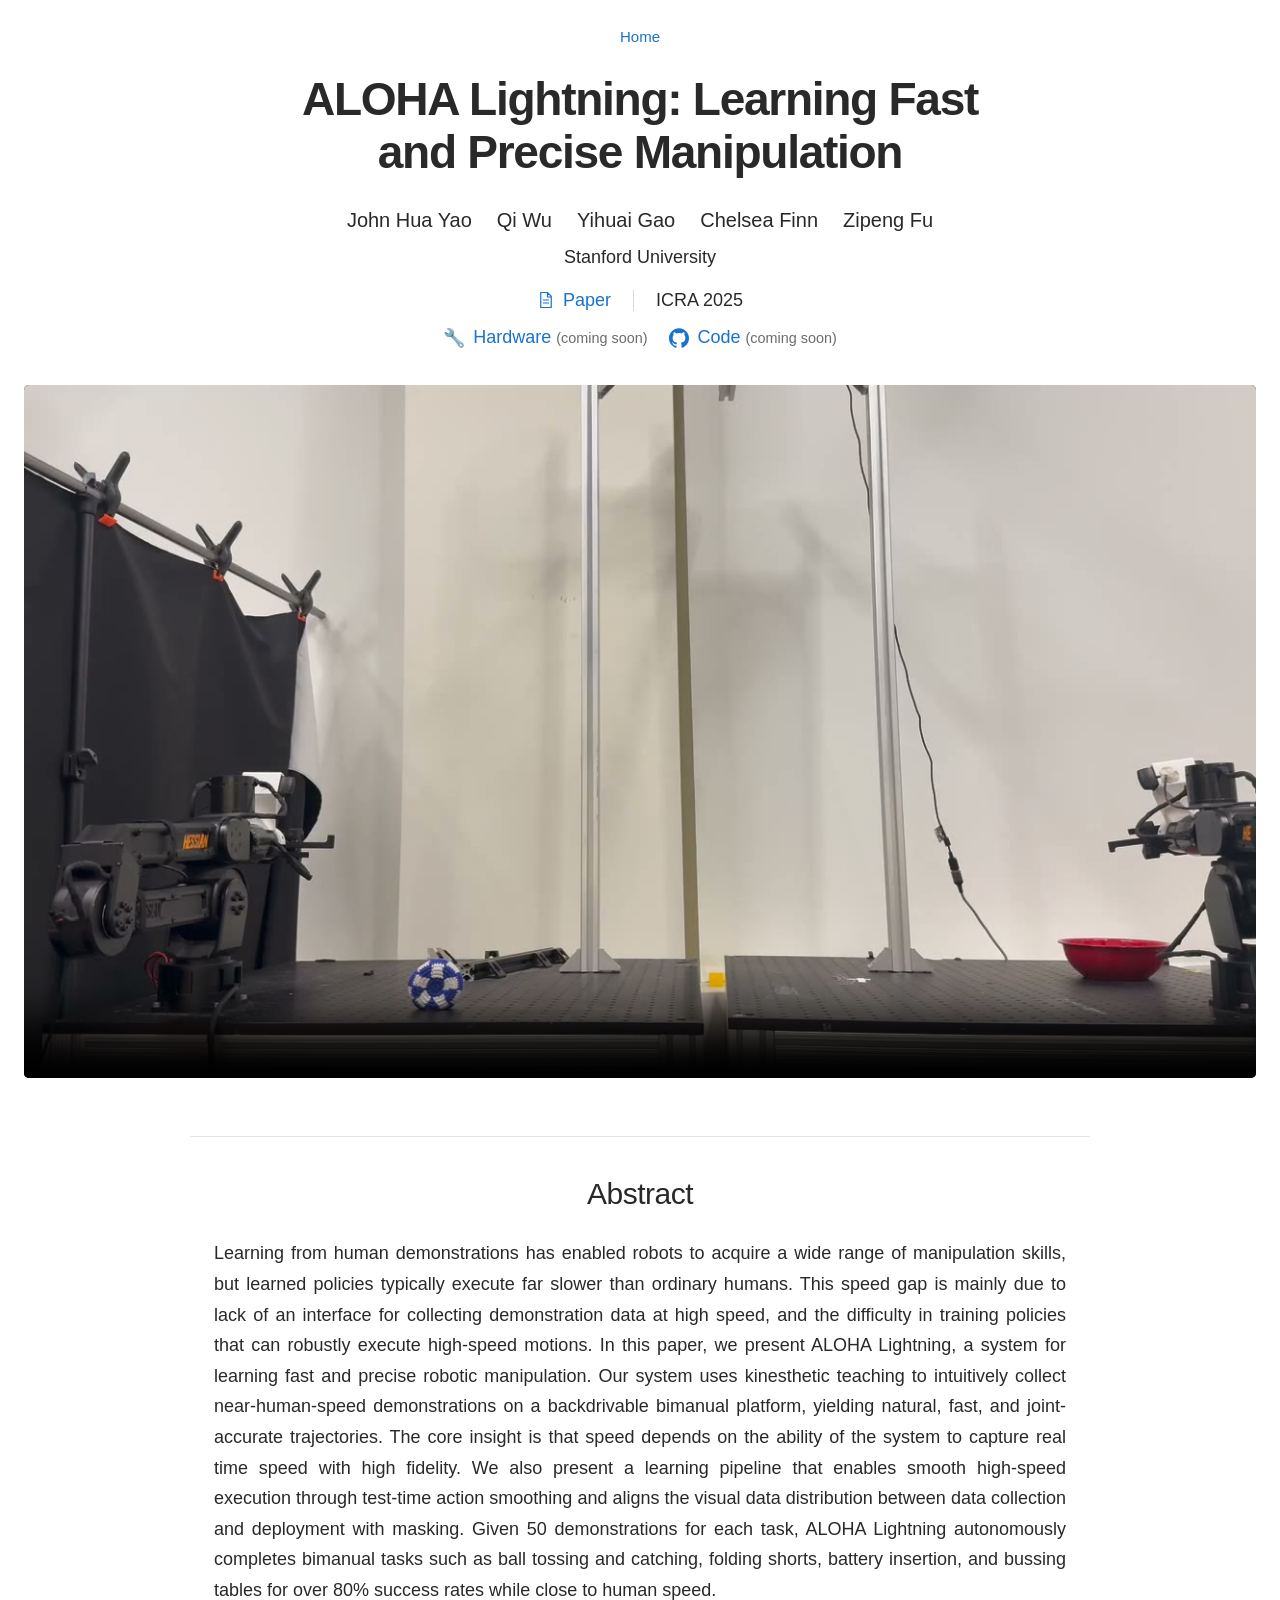
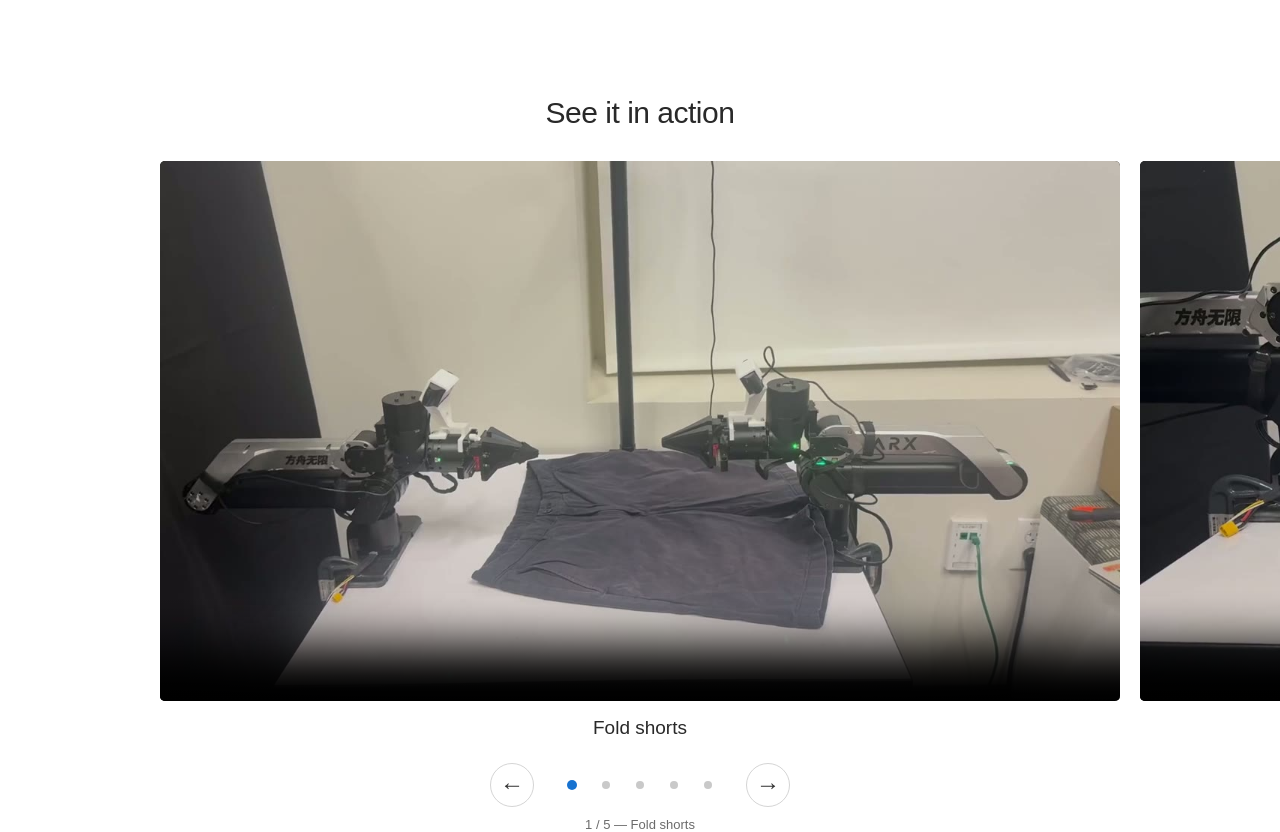
==== aloha-lightning/index.html @ f409db22 "videos" ====
<!DOCTYPE html>
<html lang="en">
<head>
  <meta charset="utf-8">
  <meta name="viewport" content="width=device-width, initial-scale=1">
  <meta name="description" content="ALOHA Lightning: Learning Fast and Precise Manipulation. A system for learning near-human-speed bimanual manipulation from demonstrations.">
  <title>ALOHA Lightning: Learning Fast and Precise Manipulation</title>
  <link rel="stylesheet" href="style.css?v=4">
  <script src="carousel.js" defer></script>
</head>
<body>
  <header class="paper-header">
    <a class="home-link" href="/">Home</a>
    <h1>ALOHA Lightning: Learning Fast<br class="desktop-break"> and Precise Manipulation</h1>
    <p class="authors"><span>John Hua Yao</span><span>Qi Wu</span><span>Yihuai Gao</span><span>Chelsea Finn</span><span>Zipeng Fu</span></p>
    <p class="affiliation">Stanford University</p>
    <div class="publication-links">
      <div class="paper-venue">
        <a class="paper-link" href="/static/files/aloha-lightning.pdf">
          <svg viewBox="0 0 24 24" width="18" height="18" fill="none" stroke="currentColor" stroke-width="1.6" aria-hidden="true"><path d="M14 2H5v20h14V7zM14 2v6h5M8 12h8M8 16h8"/></svg>
          Paper
        </a>
        <span class="venue">ICRA 2025</span>
      </div>
      <a class="resource-link" role="link" aria-disabled="true">
        <span aria-hidden="true">🔧</span>
        <span>Hardware <span class="coming-soon">(coming soon)</span></span>
      </a>
      <a class="resource-link" role="link" aria-disabled="true">
        <svg viewBox="0 0 24 24" width="20" height="20" fill="currentColor" aria-hidden="true"><path d="M12 .297C5.37.297 0 5.67 0 12.297c0 5.303 3.438 9.8 8.205 11.385.6.113.82-.258.82-.577 0-.285-.01-1.04-.015-2.04-3.338.724-4.043-1.61-4.043-1.61-.546-1.387-1.333-1.756-1.333-1.756-1.09-.745.083-.729.083-.729 1.205.084 1.838 1.237 1.838 1.237 1.07 1.835 2.809 1.305 3.495.998.108-.776.418-1.305.762-1.605-2.665-.305-5.467-1.334-5.467-5.931 0-1.31.469-2.381 1.236-3.221-.124-.303-.536-1.524.117-3.176 0 0 1.008-.322 3.301 1.23a11.52 11.52 0 0 1 3.003-.404c1.02.005 2.047.138 3.003.404 2.291-1.552 3.297-1.23 3.297-1.23.655 1.652.243 2.873.12 3.176.77.84 1.235 1.911 1.235 3.221 0 4.609-2.807 5.624-5.479 5.921.43.372.823 1.102.823 2.222 0 1.606-.015 2.898-.015 3.293 0 .322.216.694.825.576C20.565 22.092 24 17.592 24 12.297c0-6.627-5.373-12-12-12"/></svg>
        <span>Code <span class="coming-soon">(coming soon)</span></span>
      </a>
    </div>
  </header>

  <main>
    <section class="hero" aria-label="ALOHA Lightning overview video">
      <video id="hero-video" autoplay muted loop playsinline controls preload="auto" poster="/static/images/aloha-lightning/three.jpg" aria-label="ALOHA Lightning overview">
        <source src="/static/videos/aloha-lightning/three.mp4" type="video/mp4">
        Your browser does not support embedded video. <a href="/static/videos/aloha-lightning/three.mp4">Download the overview video.</a>
      </video>
    </section>

    <section class="abstract" aria-labelledby="abstract-title">
      <h2 id="abstract-title">Abstract</h2>
      <p>Learning from human demonstrations has enabled robots to acquire a wide range of manipulation skills, but learned policies typically execute far slower than ordinary humans. This speed gap is mainly due to lack of an interface for collecting demonstration data at high speed, and the difficulty in training policies that can robustly execute high-speed motions. In this paper, we present ALOHA Lightning, a system for learning fast and precise robotic manipulation. Our system uses kinesthetic teaching to intuitively collect near-human-speed demonstrations on a backdrivable bimanual platform, yielding natural, fast, and joint-accurate trajectories. The core insight is that speed depends on the ability of the system to capture real time speed with high fidelity. We also present a learning pipeline that enables smooth high-speed execution through test-time action smoothing and aligns the visual data distribution between data collection and deployment with masking. Given 50 demonstrations for each task, ALOHA Lightning autonomously completes bimanual tasks such as ball tossing and catching, folding shorts, battery insertion, and bussing tables for over 80% success rates while close to human speed.</p>
    </section>

    <section class="demonstrations" aria-labelledby="demonstrations-title">
      <h2 id="demonstrations-title">See it in action</h2>
      <div class="carousel" role="region" aria-roledescription="carousel" aria-label="Manipulation demonstrations">
        <div class="carousel-track" tabindex="0" aria-label="Video slides. Use the left and right arrow keys to browse.">
          <figure class="slide" role="group" aria-roledescription="slide" aria-label="1 of 5: Fold shorts">
            <video muted loop playsinline controls controlslist="noplaybackrate" preload="none" poster="/static/images/aloha-lightning/shorts.jpg?v=2" aria-label="Fold shorts demonstration"><source src="/static/videos/aloha-lightning/shorts.mp4?v=2" type="video/mp4"></video>
            <figcaption>Fold shorts</figcaption>
          </figure>
          <figure class="slide" role="group" aria-roledescription="slide" aria-label="2 of 5: Unstack cups">
            <video muted loop playsinline controls controlslist="noplaybackrate" preload="none" poster="/static/images/aloha-lightning/cups.jpg?v=2" aria-label="Unstack cups demonstration"><source src="/static/videos/aloha-lightning/cups.mp4?v=2" type="video/mp4"></video>
            <figcaption>Unstack cups</figcaption>
          </figure>
          <figure class="slide" role="group" aria-roledescription="slide" aria-label="3 of 5: Insert battery">
            <video muted loop playsinline controls controlslist="noplaybackrate" preload="none" poster="/static/images/aloha-lightning/battery.jpg?v=2" aria-label="Insert battery demonstration"><source src="/static/videos/aloha-lightning/battery.mp4?v=2" type="video/mp4"></video>
            <figcaption>Insert battery</figcaption>
          </figure>
          <figure class="slide" role="group" aria-roledescription="slide" aria-label="4 of 5: Bus table">
            <video muted loop playsinline controls controlslist="noplaybackrate" preload="none" poster="/static/images/aloha-lightning/table.jpg?v=2" aria-label="Bus table demonstration"><source src="/static/videos/aloha-lightning/table.mp4?v=2" type="video/mp4"></video>
            <figcaption>Bus table</figcaption>
          </figure>
          <figure class="slide" role="group" aria-roledescription="slide" aria-label="5 of 5: Fold shirt">
            <video muted loop playsinline controls controlslist="noplaybackrate" preload="none" poster="/static/images/aloha-lightning/shirt.jpg?v=2" aria-label="Fold shirt demonstration"><source src="/static/videos/aloha-lightning/shirt.mp4?v=2" type="video/mp4"></video>
            <figcaption>Fold shirt</figcaption>
          </figure>
        </div>
        <div class="carousel-controls" hidden>
          <button class="arrow previous" type="button" aria-label="Previous video"><span aria-hidden="true">&#8592;</span></button>
          <div class="dots" aria-label="Choose a demonstration">
            <button type="button" aria-label="Show fold shorts" aria-current="true"></button>
            <button type="button" aria-label="Show unstack cups" aria-current="false"></button>
            <button type="button" aria-label="Show insert battery" aria-current="false"></button>
            <button type="button" aria-label="Show bus table" aria-current="false"></button>
            <button type="button" aria-label="Show fold shirt" aria-current="false"></button>
          </div>
          <button class="arrow next" type="button" aria-label="Next video"><span aria-hidden="true">&#8594;</span></button>
        </div>
        <p class="slide-status" aria-live="polite" aria-atomic="true">1 / 5 &mdash; Fold shorts</p>
      </div>
    </section>

  </main>
</body>
</html>
---- aloha-lightning/style.css ----
:root {
  color-scheme: light;
  font-family: Arial, Helvetica, sans-serif;
  color: #292929;
  background: #fff;
  font-synthesis: none;
}

* { box-sizing: border-box; }
body { margin: 0; }
a { color: #1772d0; text-decoration: none; }
a:hover { text-decoration: underline; }
button { font: inherit; }
:focus-visible { outline: 3px solid #1772d0; outline-offset: 5px; }

.paper-header {
  max-width: 1120px;
  margin: 0 auto;
  padding: 28px 24px 36px;
  text-align: center;
}
.home-link { display: inline-block; font-size: 15px; margin-bottom: 28px; }
h1 {
  margin: 0 0 25px;
  font-size: clamp(30px, 3.6vw, 48px);
  font-weight: 600;
  line-height: 1.16;
  letter-spacing: -1.3px;
}
.authors { display: flex; flex-wrap: wrap; justify-content: center; gap: 8px 25px; margin: 0; font-size: 20px; line-height: 1.5; }
.authors span { white-space: nowrap; }
.affiliation { margin: 12px 0 22px; font-size: 18px; }
.publication-links { display: flex; flex-wrap: wrap; align-items: center; justify-content: center; gap: 16px 22px; font-size: 18px; }
.paper-venue { display: flex; flex-basis: 100%; align-items: center; justify-content: center; gap: 22px; }
.paper-link, .resource-link { display: inline-flex; align-items: center; gap: 8px; white-space: nowrap; }
.resource-link[aria-disabled="true"] { cursor: default; text-decoration: none; }
.coming-soon { color: #6b6b6b; font-size: 0.8em; }
.venue { padding-left: 22px; border-left: 1px solid #d9d9d9; }
.hero { width: min(1440px, calc(100% - 48px)); margin: 0 auto; }
video { display: block; width: 100%; aspect-ratio: 16 / 9; object-fit: contain; background: #111; }
.hero video { border-radius: 5px; }
h2 { margin: 0 0 26px; text-align: center; font-size: 30px; line-height: 1.25; font-weight: 500; letter-spacing: -0.5px; }
.demonstrations { margin: 56px auto 0; max-width: 1280px; }
.carousel-track {
  display: flex;
  gap: 20px;
  overflow-x: auto;
  overscroll-behavior-x: contain;
  scroll-snap-type: x mandatory;
  scrollbar-width: none;
  padding: 4px 12.5% 12px;
}
.carousel-track::-webkit-scrollbar { display: none; }
.slide { flex: 0 0 100%; min-width: 0; margin: 0; scroll-snap-align: center; scroll-snap-stop: always; }
.slide video { border-radius: 5px; }
/* Hide floating badges injected by the Video Speed Controller extension. */
.carousel .vsc-controller { display: none !important; }
figcaption { text-align: center; margin-top: 16px; font-size: 19px; }
.carousel-controls { display: flex; justify-content: center; align-items: center; gap: 22px; margin-top: 12px; }
[hidden] { display: none !important; }
.arrow { width: 44px; height: 44px; border: 1px solid #d5d5d5; border-radius: 50%; color: #333; background: #fff; font-size: 24px; cursor: pointer; }
.arrow:hover { background: #f3f5f7; border-color: #777; }
.dots { display: flex; gap: 2px; }
.dots button { border: 0; background: transparent; width: 32px; height: 44px; padding: 0; cursor: pointer; display: grid; place-items: center; }
.dots button::after { content: ""; width: 8px; height: 8px; border-radius: 50%; background: #c9c9c9; }
.dots button[aria-current="true"]::after { background: #1772d0; transform: scale(1.25); }
.slide-status { text-align: center; color: #6b6b6b; font-size: 13px; margin: 10px 0 0; }
.abstract { max-width: 900px; margin: 58px auto 88px; padding: 38px 24px 0; border-top: 1px solid #e5e5e5; }
.abstract p { margin: 0; font-size: 18px; line-height: 1.7; text-align: justify; }

@media (min-width: 1600px) { .hero { width: min(1600px, calc(100% - 96px)); } }
@media (max-width: 640px) {
  .paper-header { padding: 20px 20px 28px; }
  .home-link { margin-bottom: 24px; }
  h1 { letter-spacing: -0.7px; }
  .desktop-break { display: none; }
  .authors { font-size: 17px; gap: 6px 16px; }
  .affiliation, .publication-links { font-size: 16px; }
  .hero { width: calc(100% - 24px); }
  .demonstrations { margin-top: 36px; }
  h2 { font-size: 26px; margin-bottom: 20px; }
  .carousel-track { padding-inline: 7%; gap: 12px; }
  .carousel-controls { gap: 14px; }
  .abstract { margin: 38px 20px 56px; padding: 30px 0 0; }
  .abstract p { font-size: 16px; text-align: left; }
}
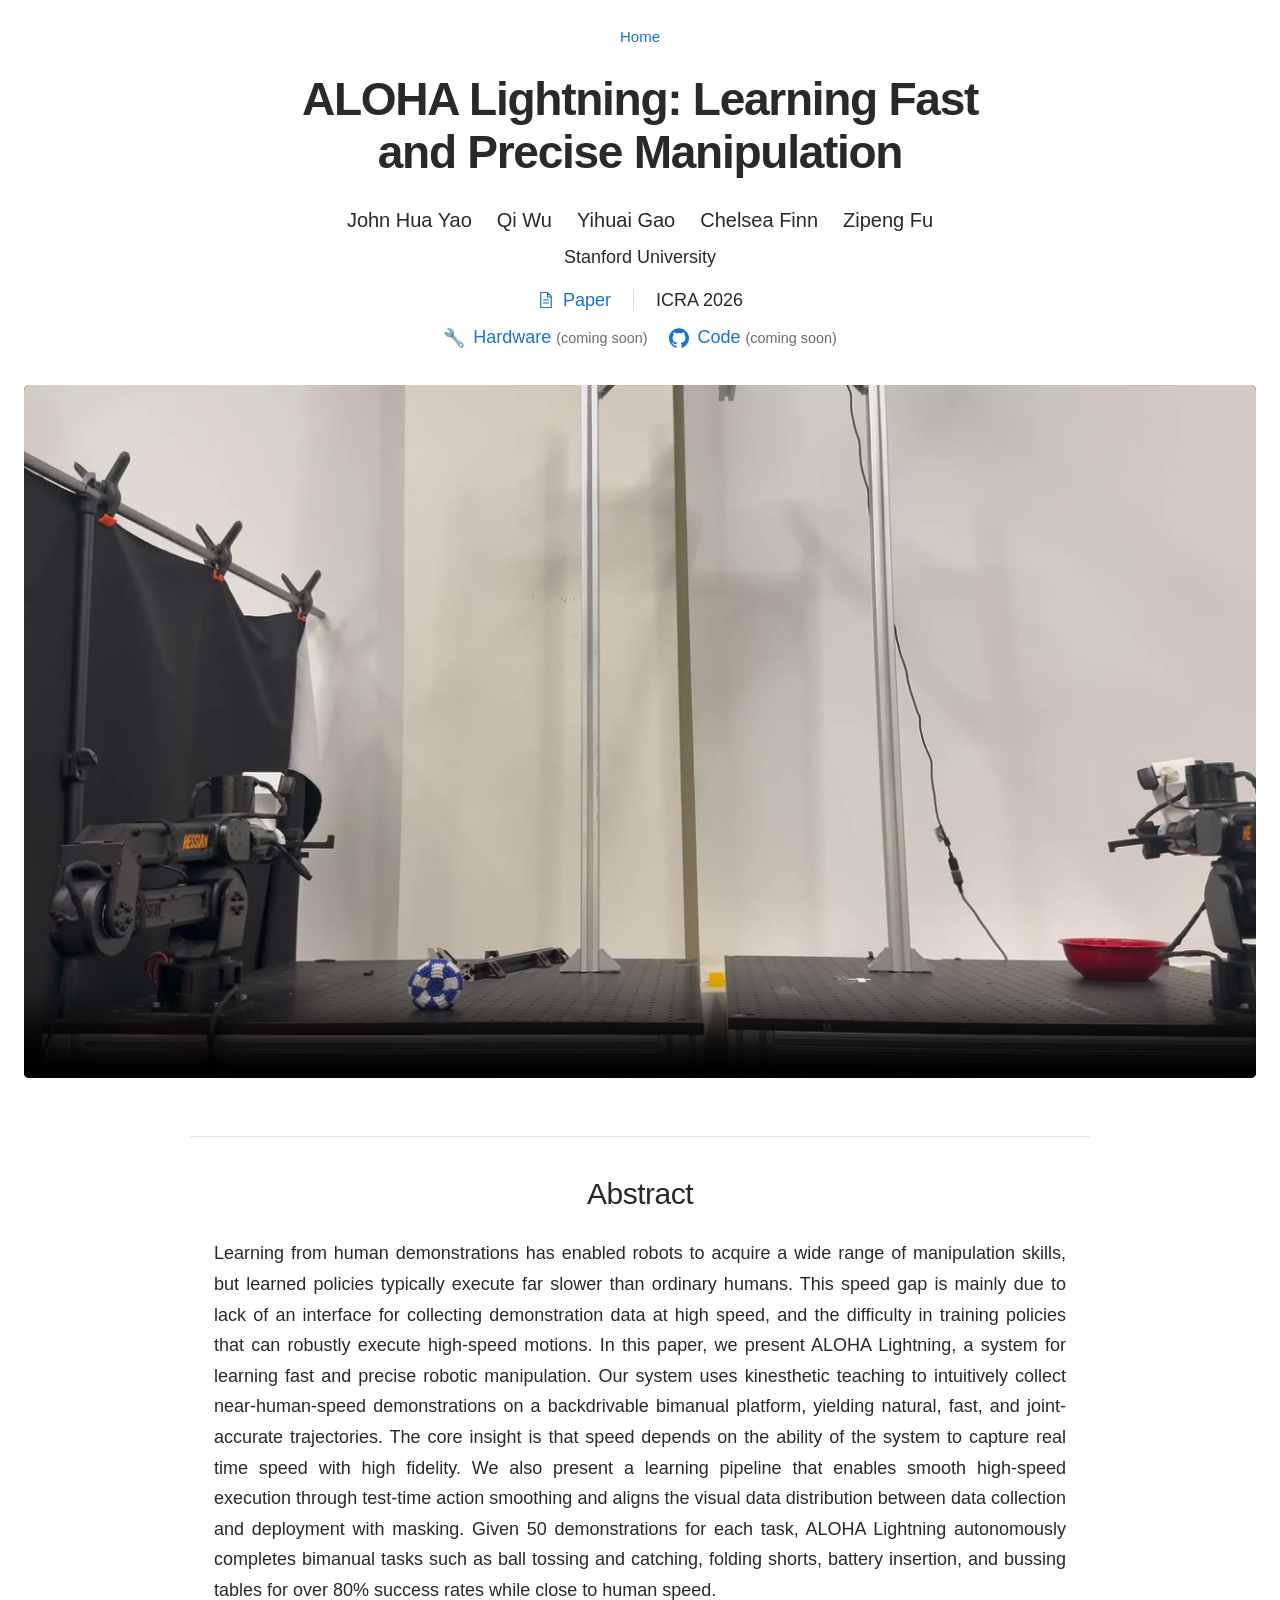
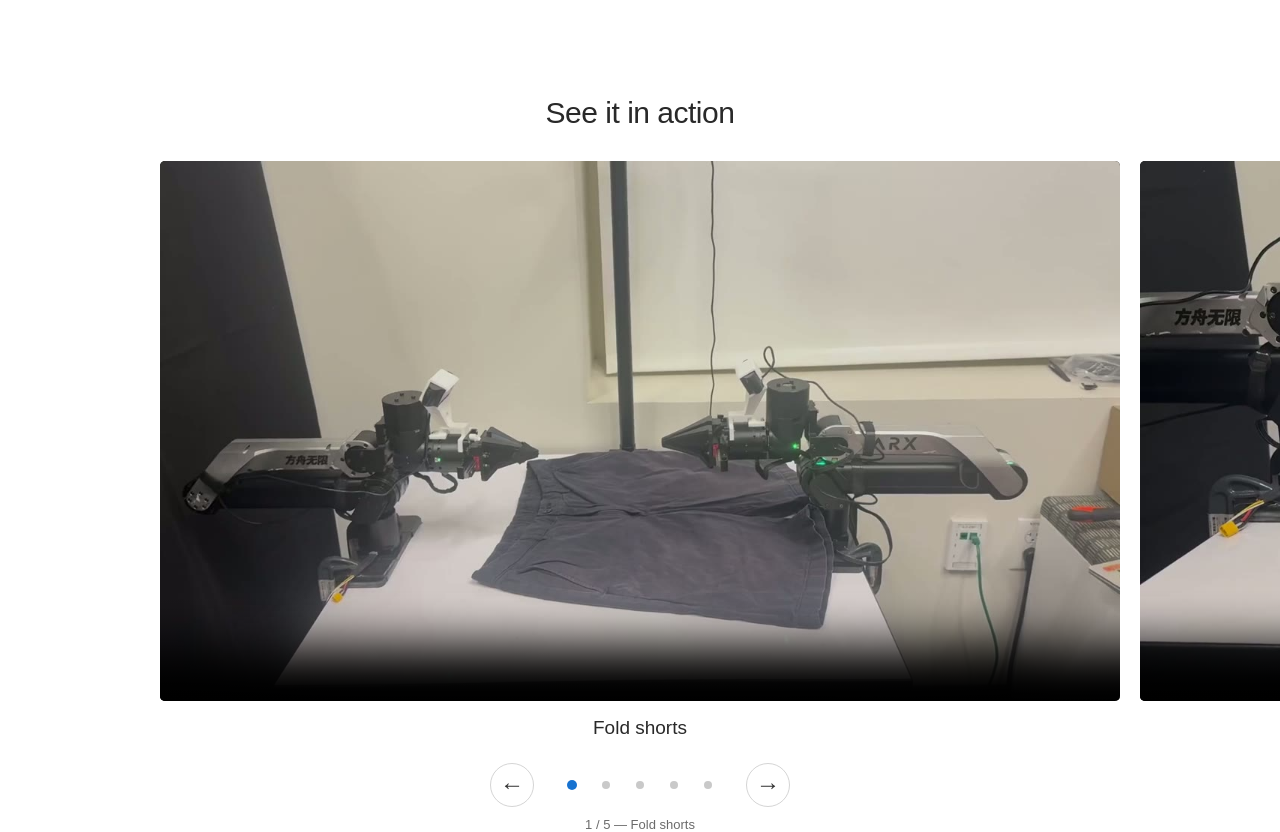
==== commit 166dce9e: "adjust" ====
--- a/aloha-lightning/index.html
+++ b/aloha-lightning/index.html
@@ -20,7 +20,7 @@
           <svg viewBox="0 0 24 24" width="18" height="18" fill="none" stroke="currentColor" stroke-width="1.6" aria-hidden="true"><path d="M14 2H5v20h14V7zM14 2v6h5M8 12h8M8 16h8"/></svg>
           Paper
         </a>
-        <span class="venue">ICRA 2025</span>
+        <span class="venue">ICRA 2026</span>
       </div>
       <a class="resource-link" role="link" aria-disabled="true">
         <span aria-hidden="true">🔧</span>
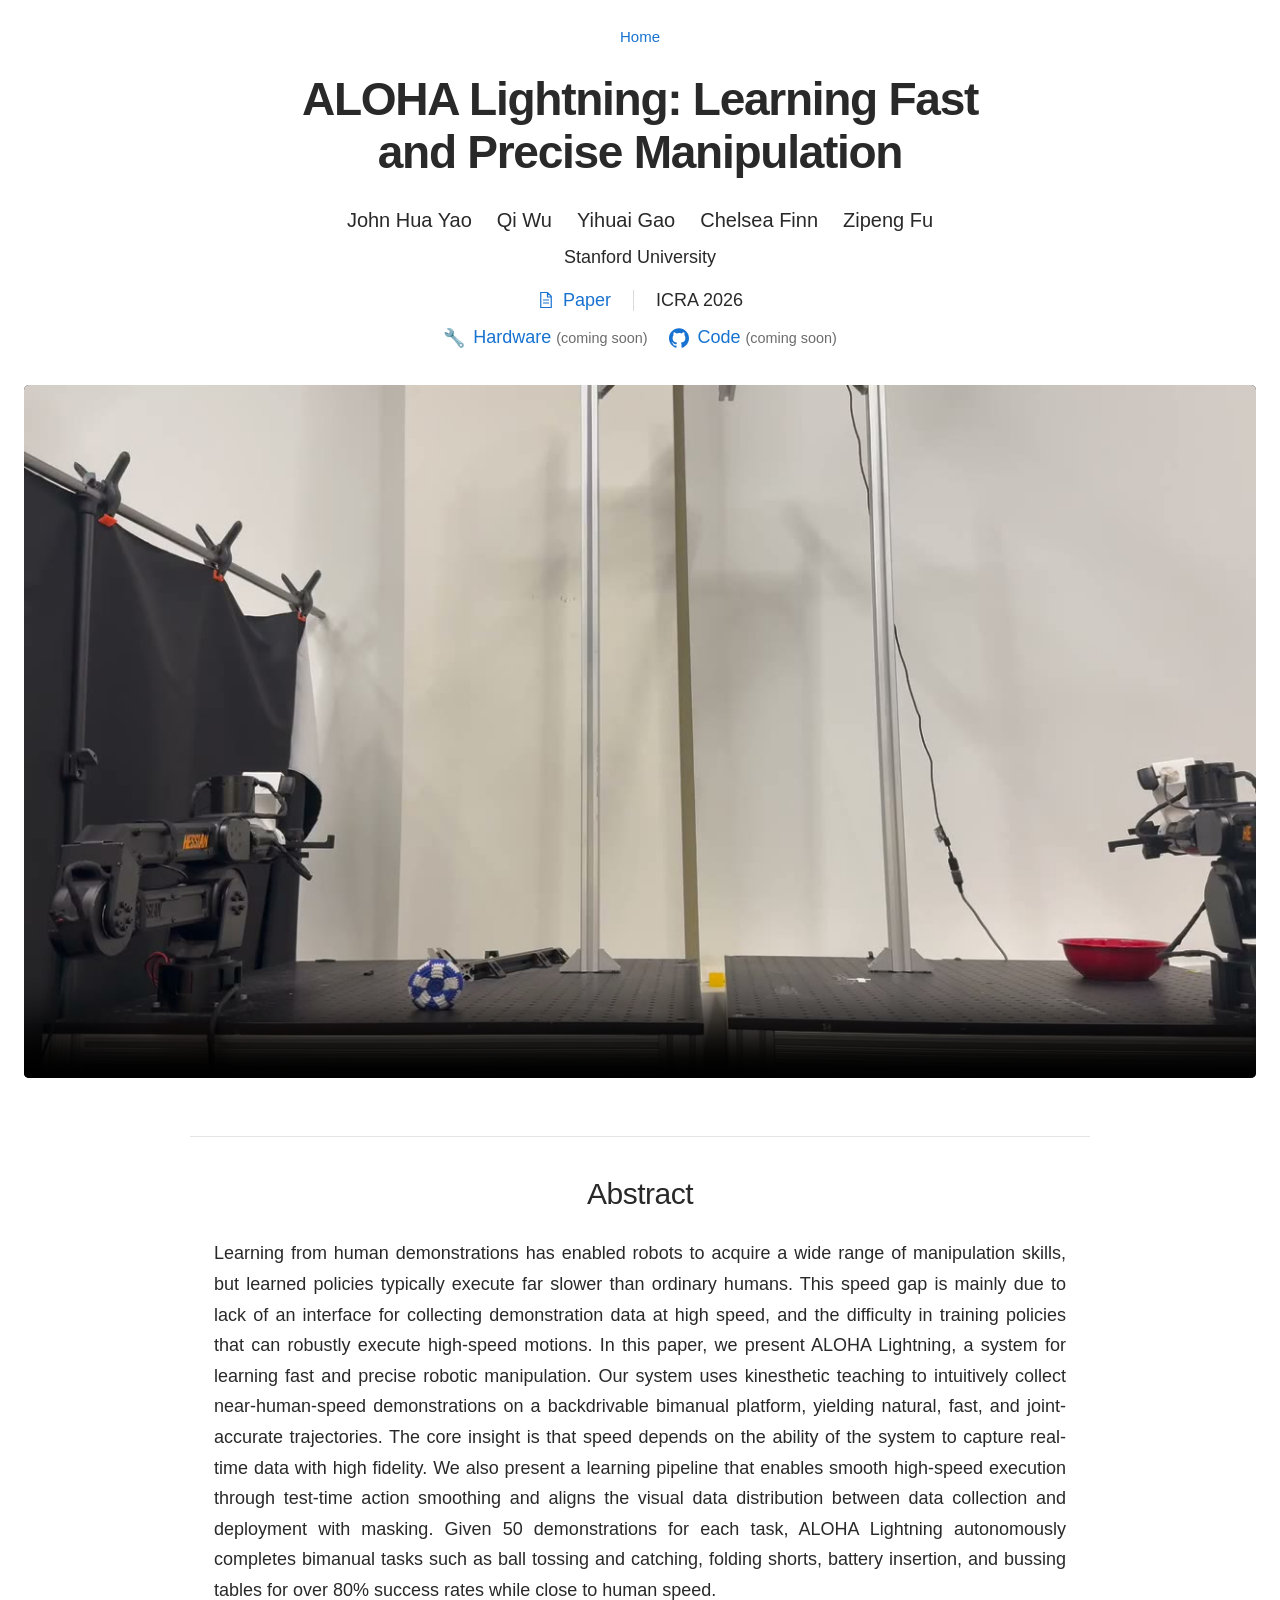
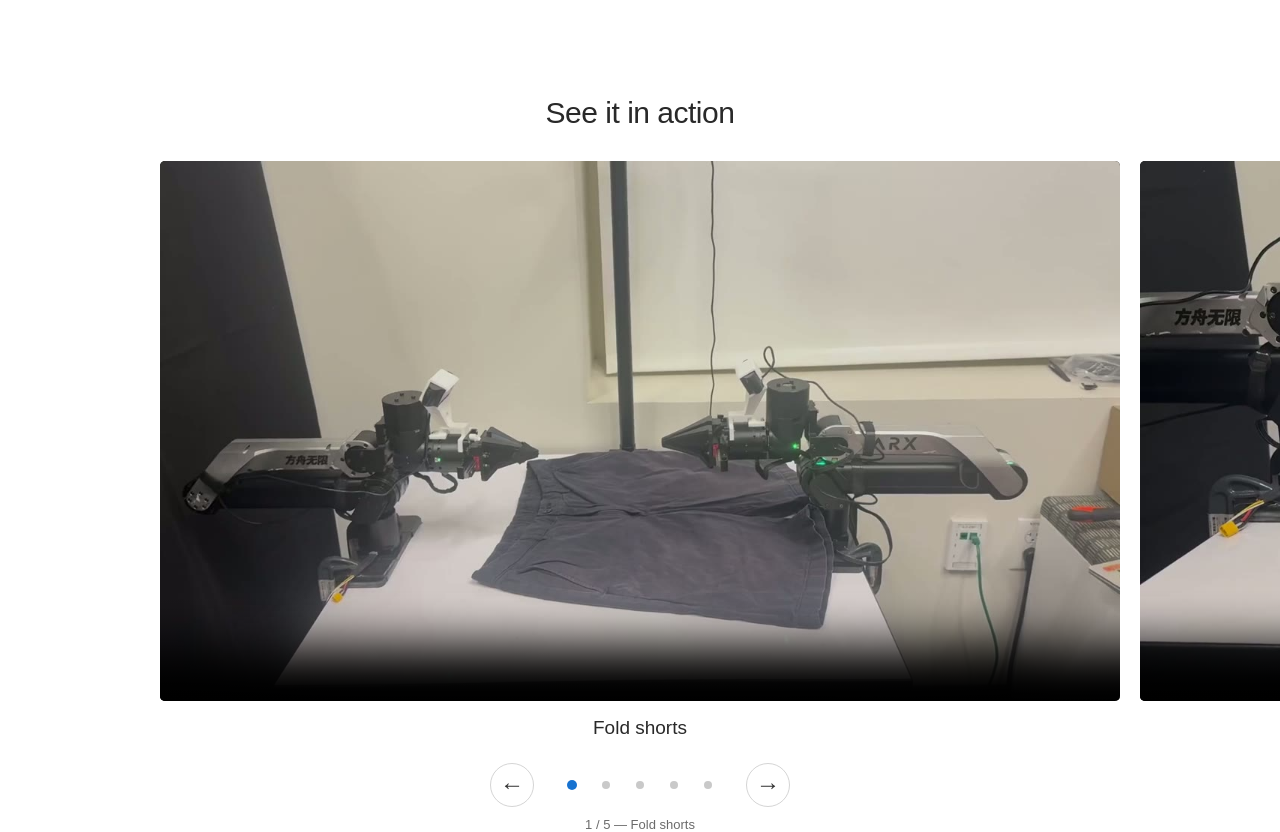
==== commit c24789e9: "update" ====
--- a/aloha-lightning/index.html
+++ b/aloha-lightning/index.html
@@ -43,7 +43,7 @@
 
     <section class="abstract" aria-labelledby="abstract-title">
       <h2 id="abstract-title">Abstract</h2>
-      <p>Learning from human demonstrations has enabled robots to acquire a wide range of manipulation skills, but learned policies typically execute far slower than ordinary humans. This speed gap is mainly due to lack of an interface for collecting demonstration data at high speed, and the difficulty in training policies that can robustly execute high-speed motions. In this paper, we present ALOHA Lightning, a system for learning fast and precise robotic manipulation. Our system uses kinesthetic teaching to intuitively collect near-human-speed demonstrations on a backdrivable bimanual platform, yielding natural, fast, and joint-accurate trajectories. The core insight is that speed depends on the ability of the system to capture real time speed with high fidelity. We also present a learning pipeline that enables smooth high-speed execution through test-time action smoothing and aligns the visual data distribution between data collection and deployment with masking. Given 50 demonstrations for each task, ALOHA Lightning autonomously completes bimanual tasks such as ball tossing and catching, folding shorts, battery insertion, and bussing tables for over 80% success rates while close to human speed.</p>
+      <p>Learning from human demonstrations has enabled robots to acquire a wide range of manipulation skills, but learned policies typically execute far slower than ordinary humans. This speed gap is mainly due to lack of an interface for collecting demonstration data at high speed, and the difficulty in training policies that can robustly execute high-speed motions. In this paper, we present ALOHA Lightning, a system for learning fast and precise robotic manipulation. Our system uses kinesthetic teaching to intuitively collect near-human-speed demonstrations on a backdrivable bimanual platform, yielding natural, fast, and joint-accurate trajectories. The core insight is that speed depends on the ability of the system to capture real-time data with high fidelity. We also present a learning pipeline that enables smooth high-speed execution through test-time action smoothing and aligns the visual data distribution between data collection and deployment with masking. Given 50 demonstrations for each task, ALOHA Lightning autonomously completes bimanual tasks such as ball tossing and catching, folding shorts, battery insertion, and bussing tables for over 80% success rates while close to human speed.</p>
     </section>
 
     <section class="demonstrations" aria-labelledby="demonstrations-title">
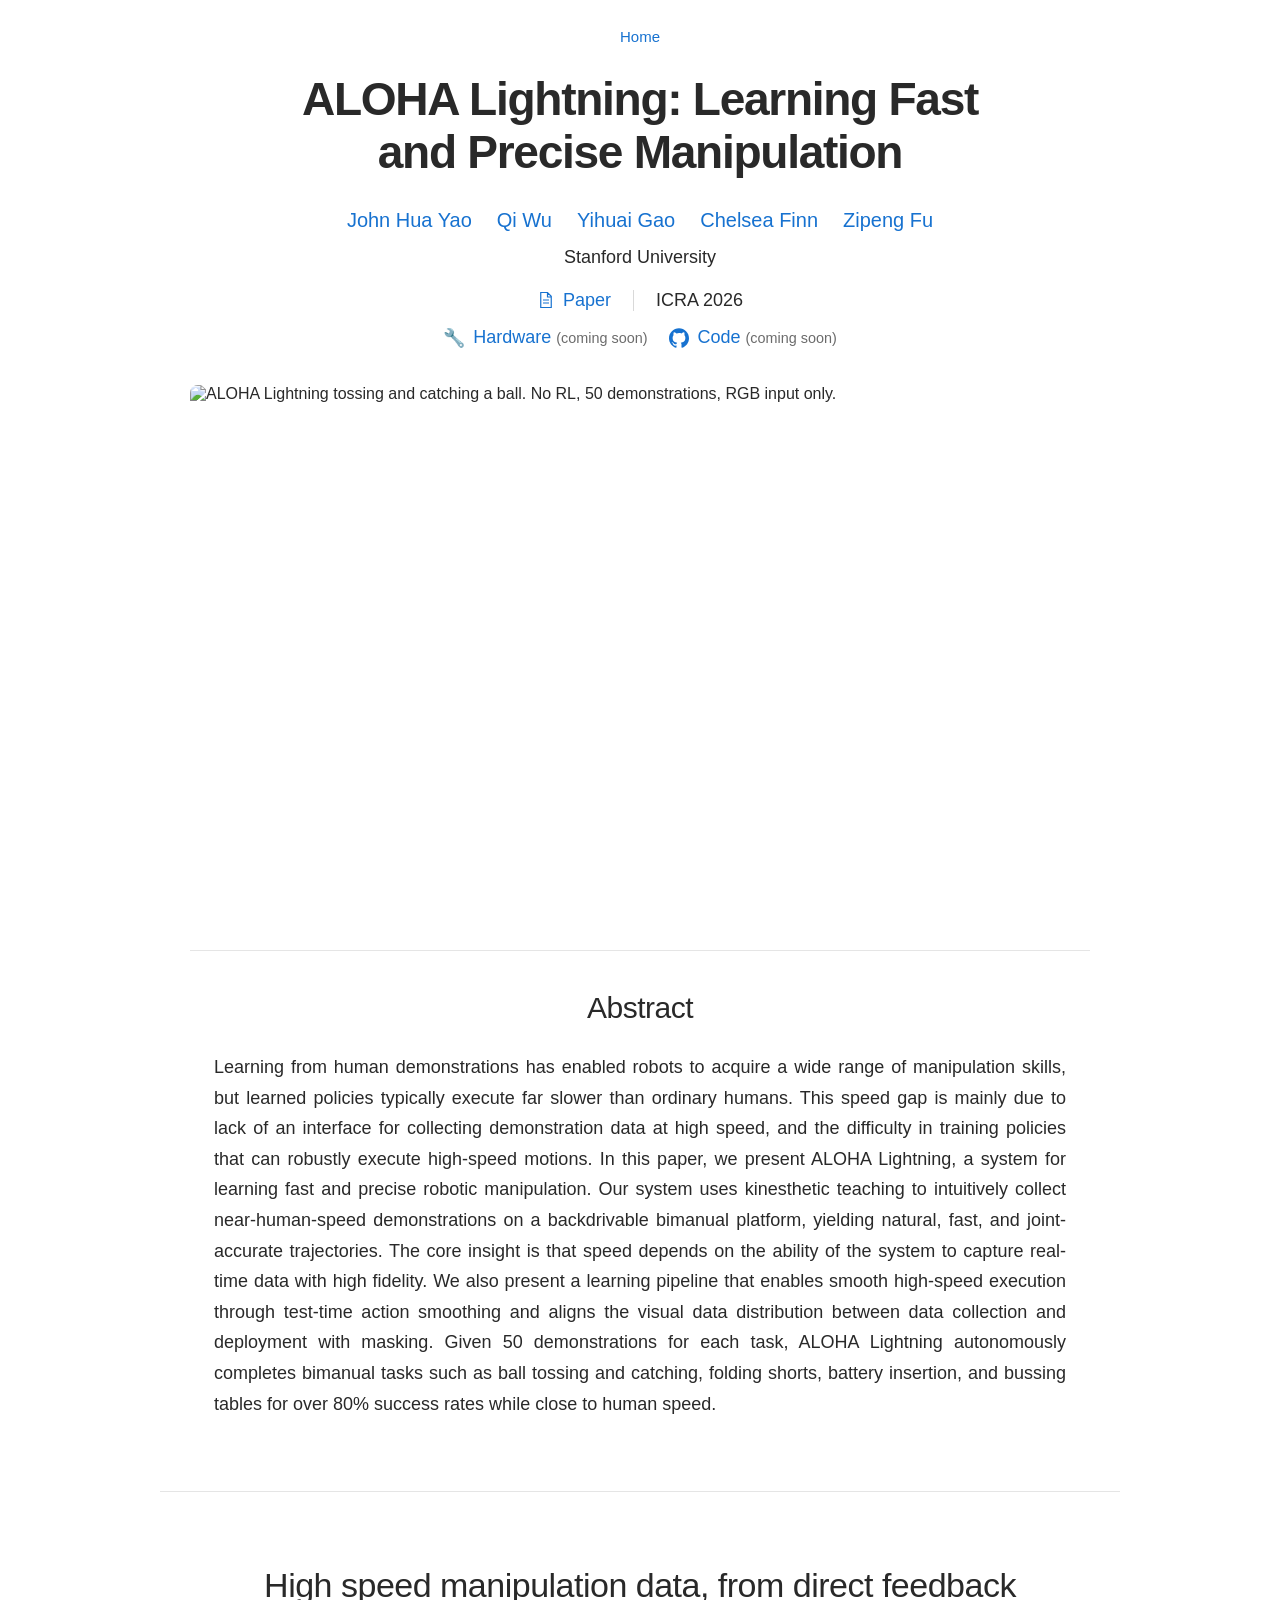
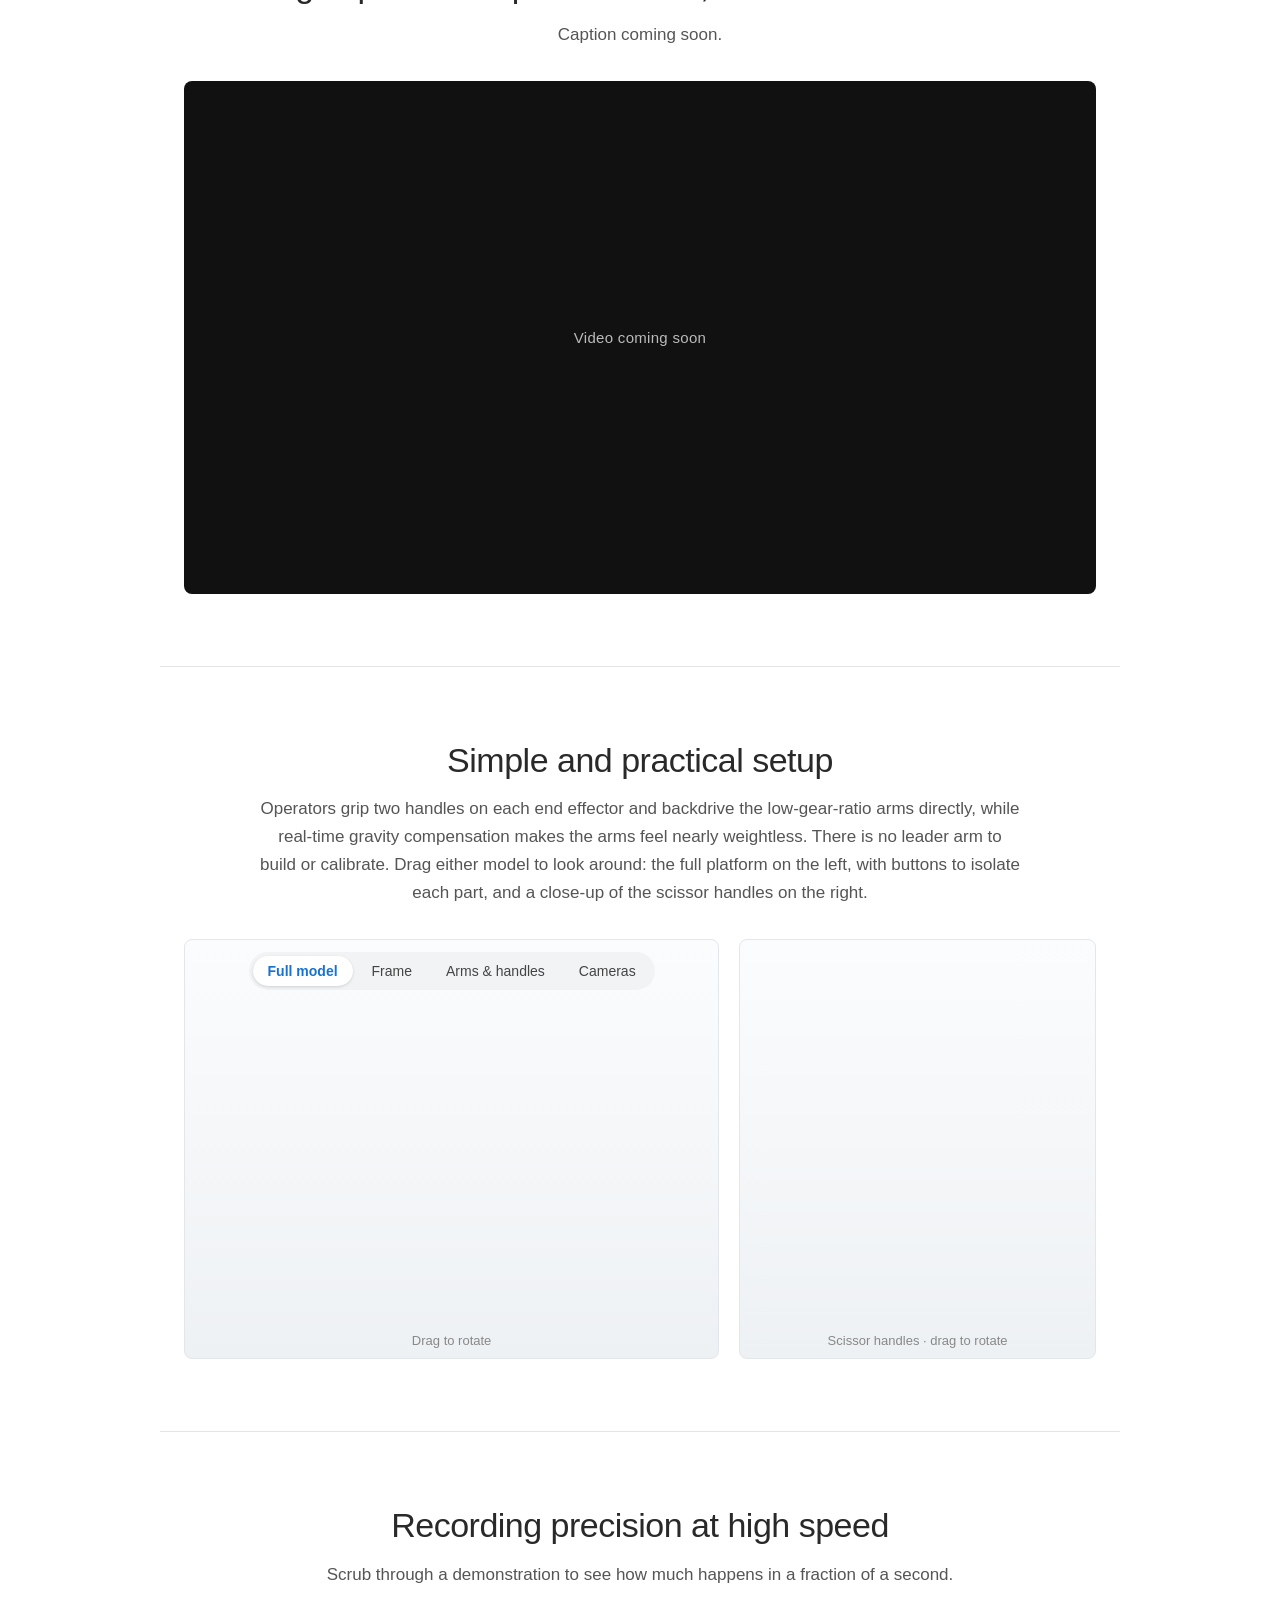
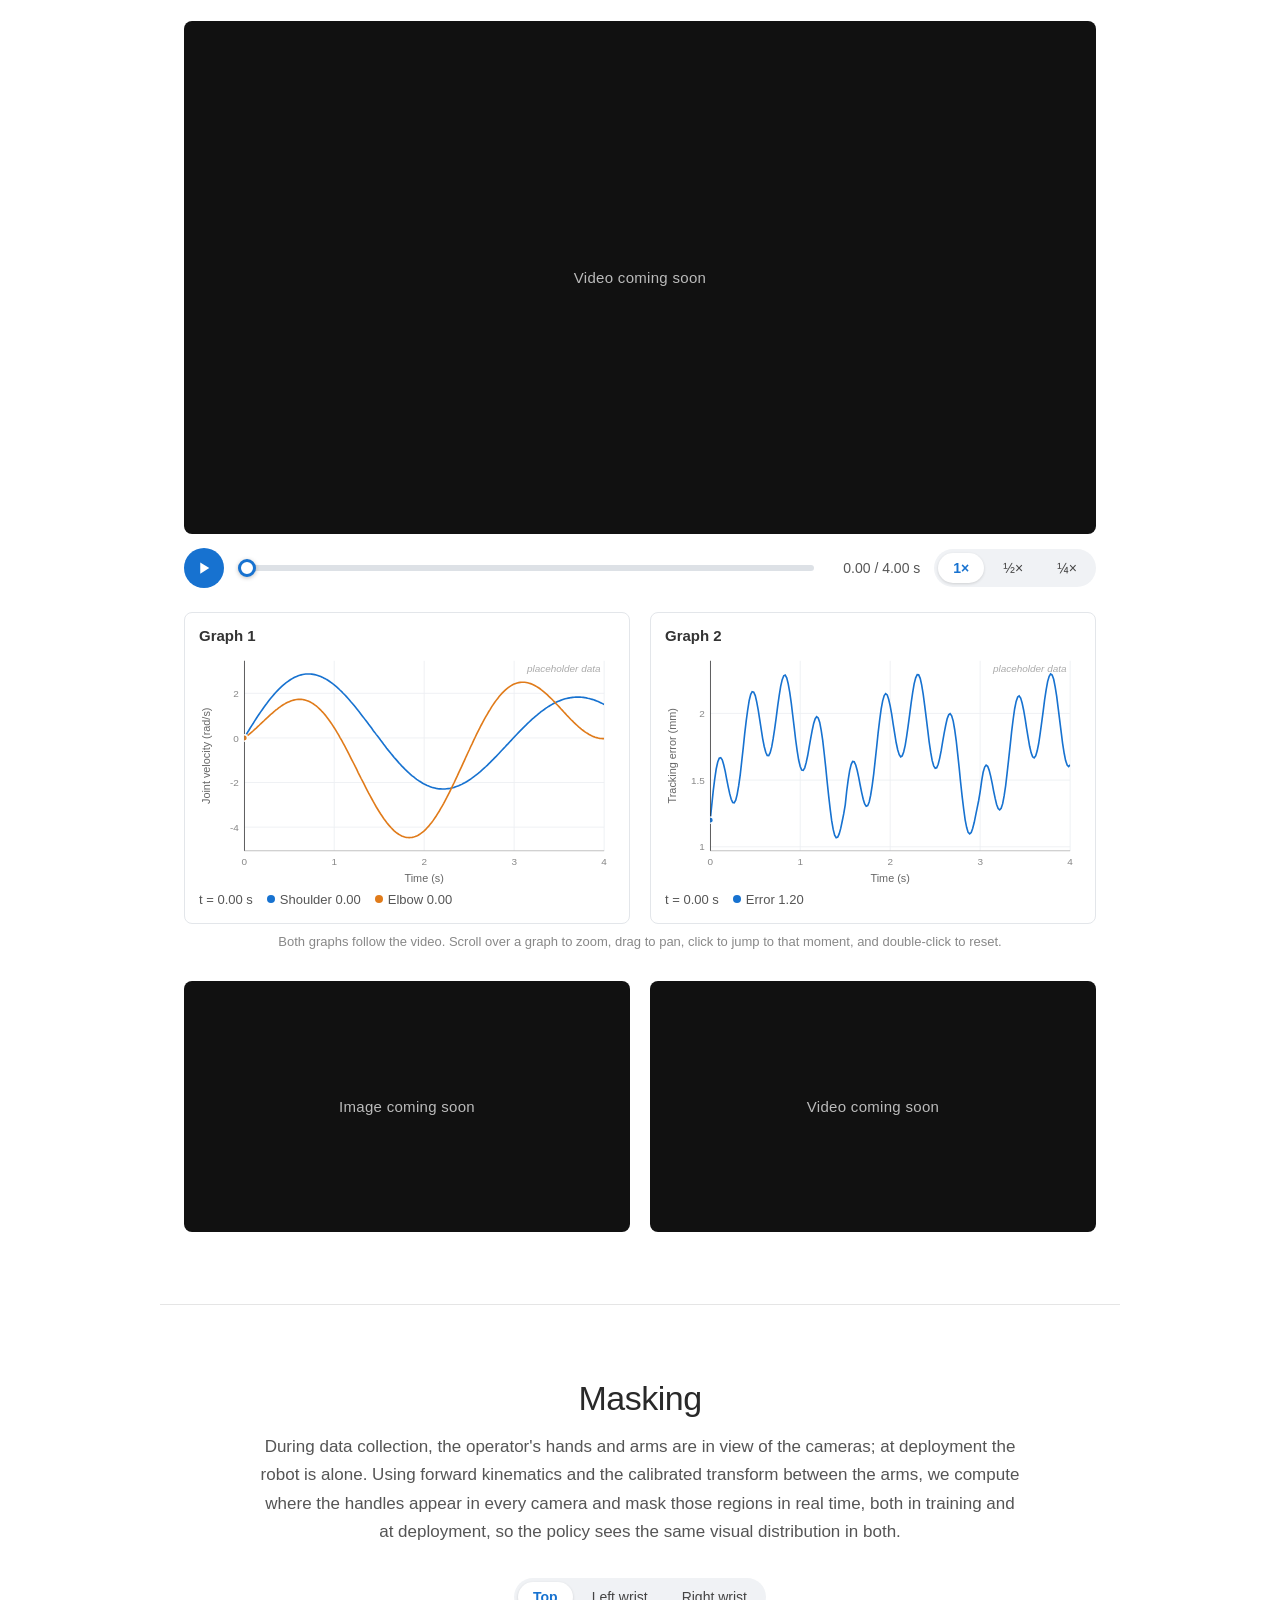
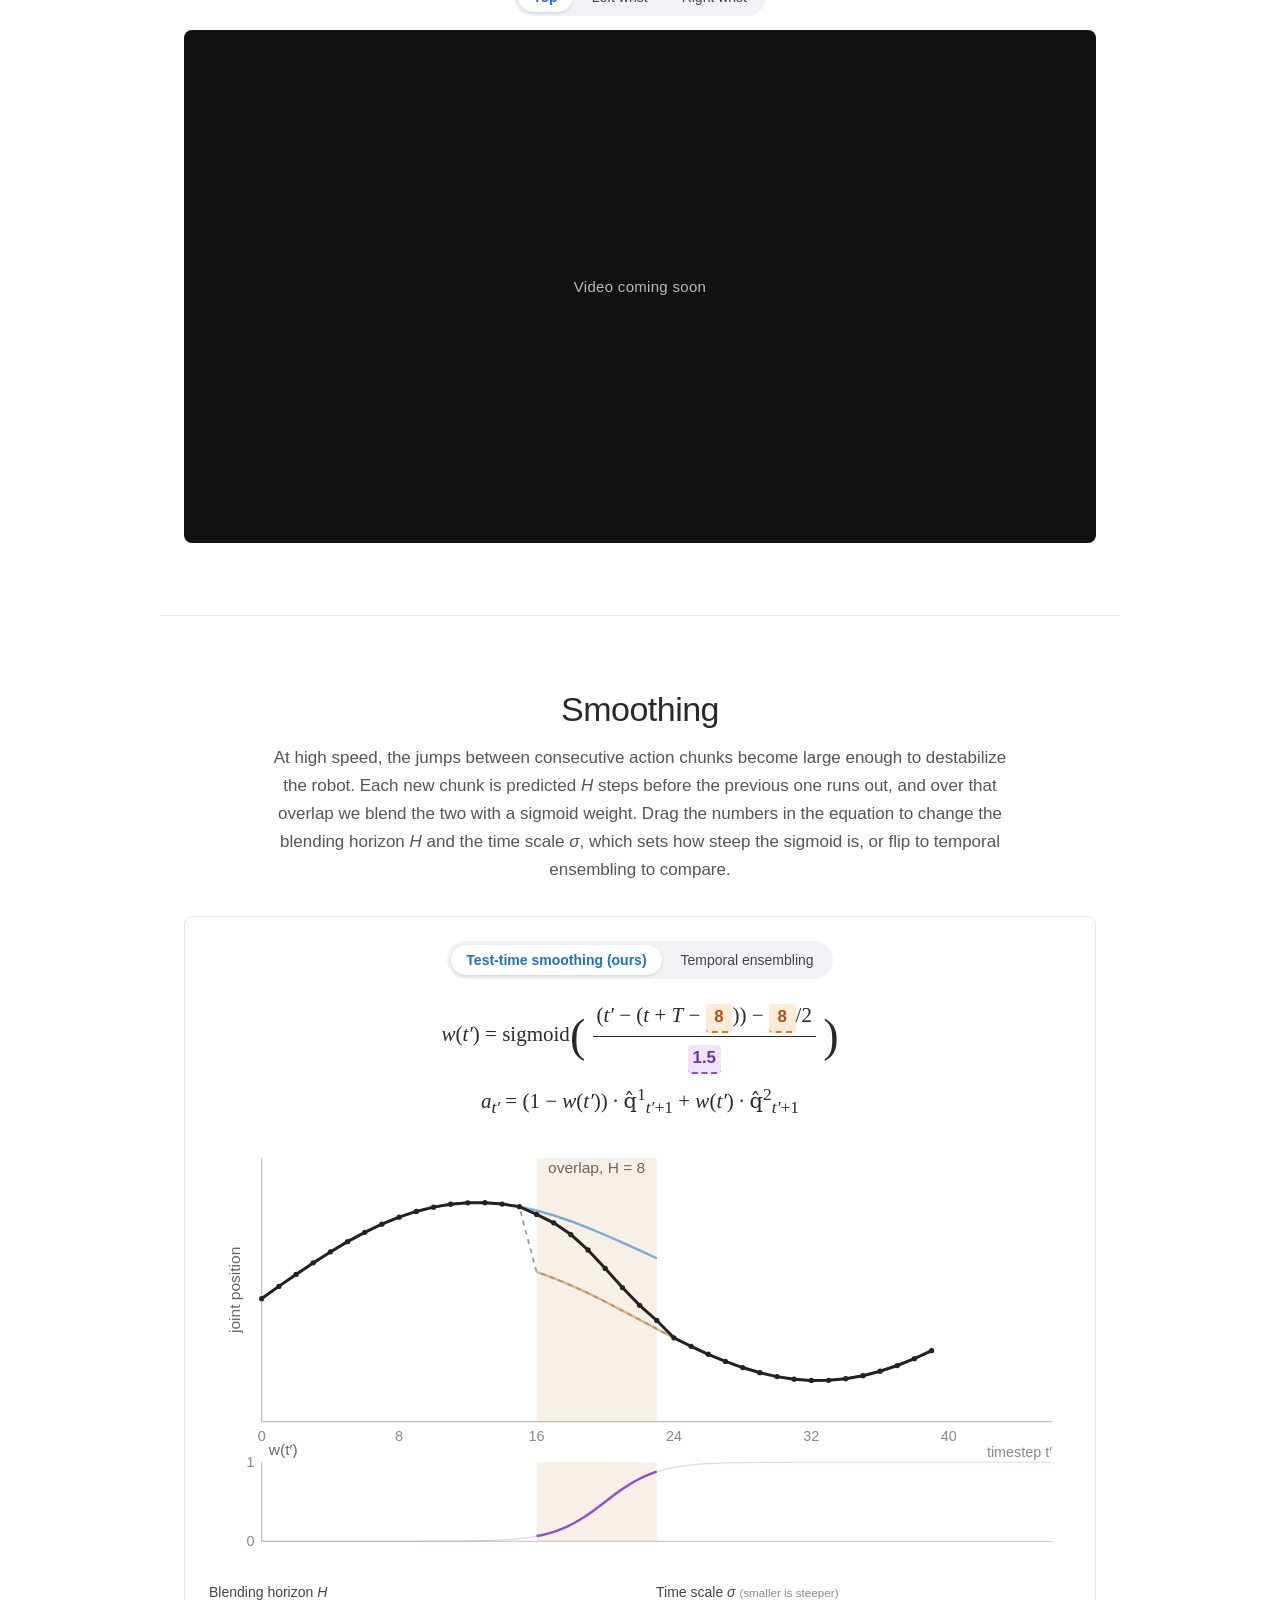
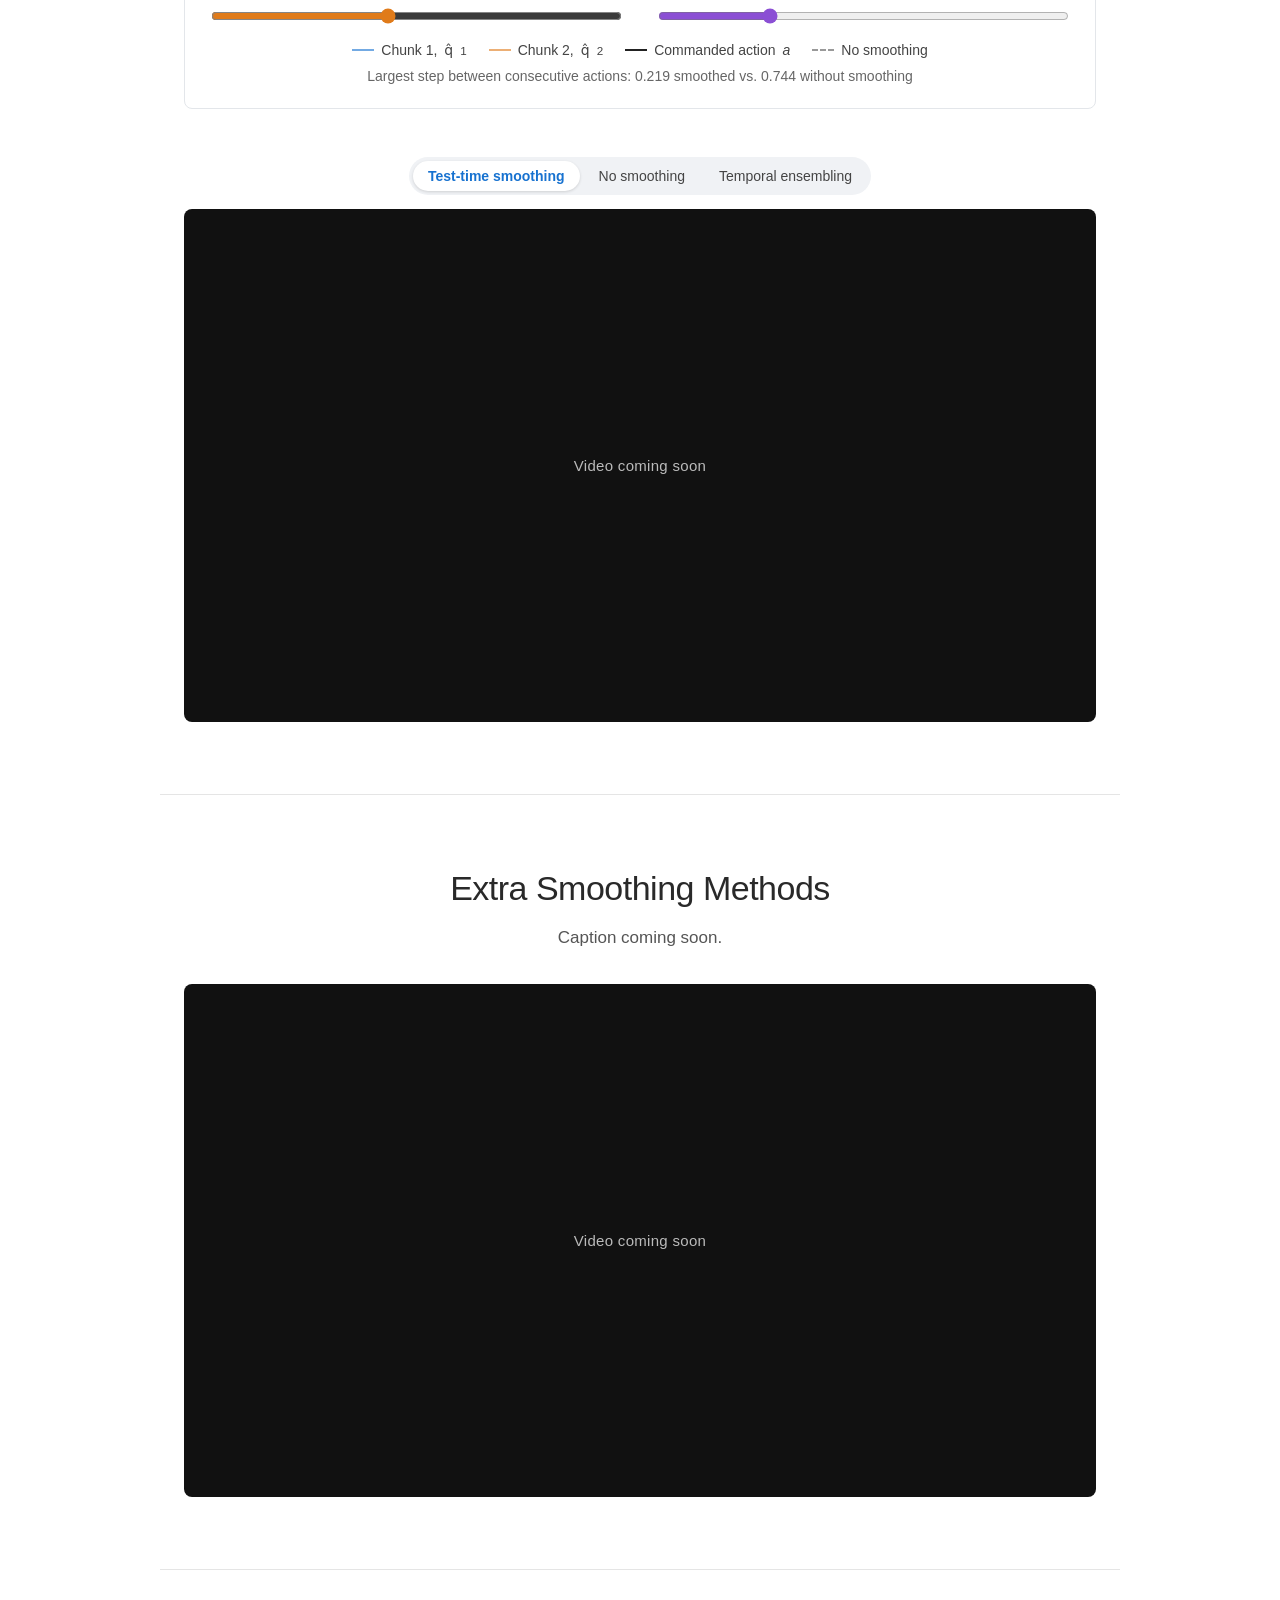
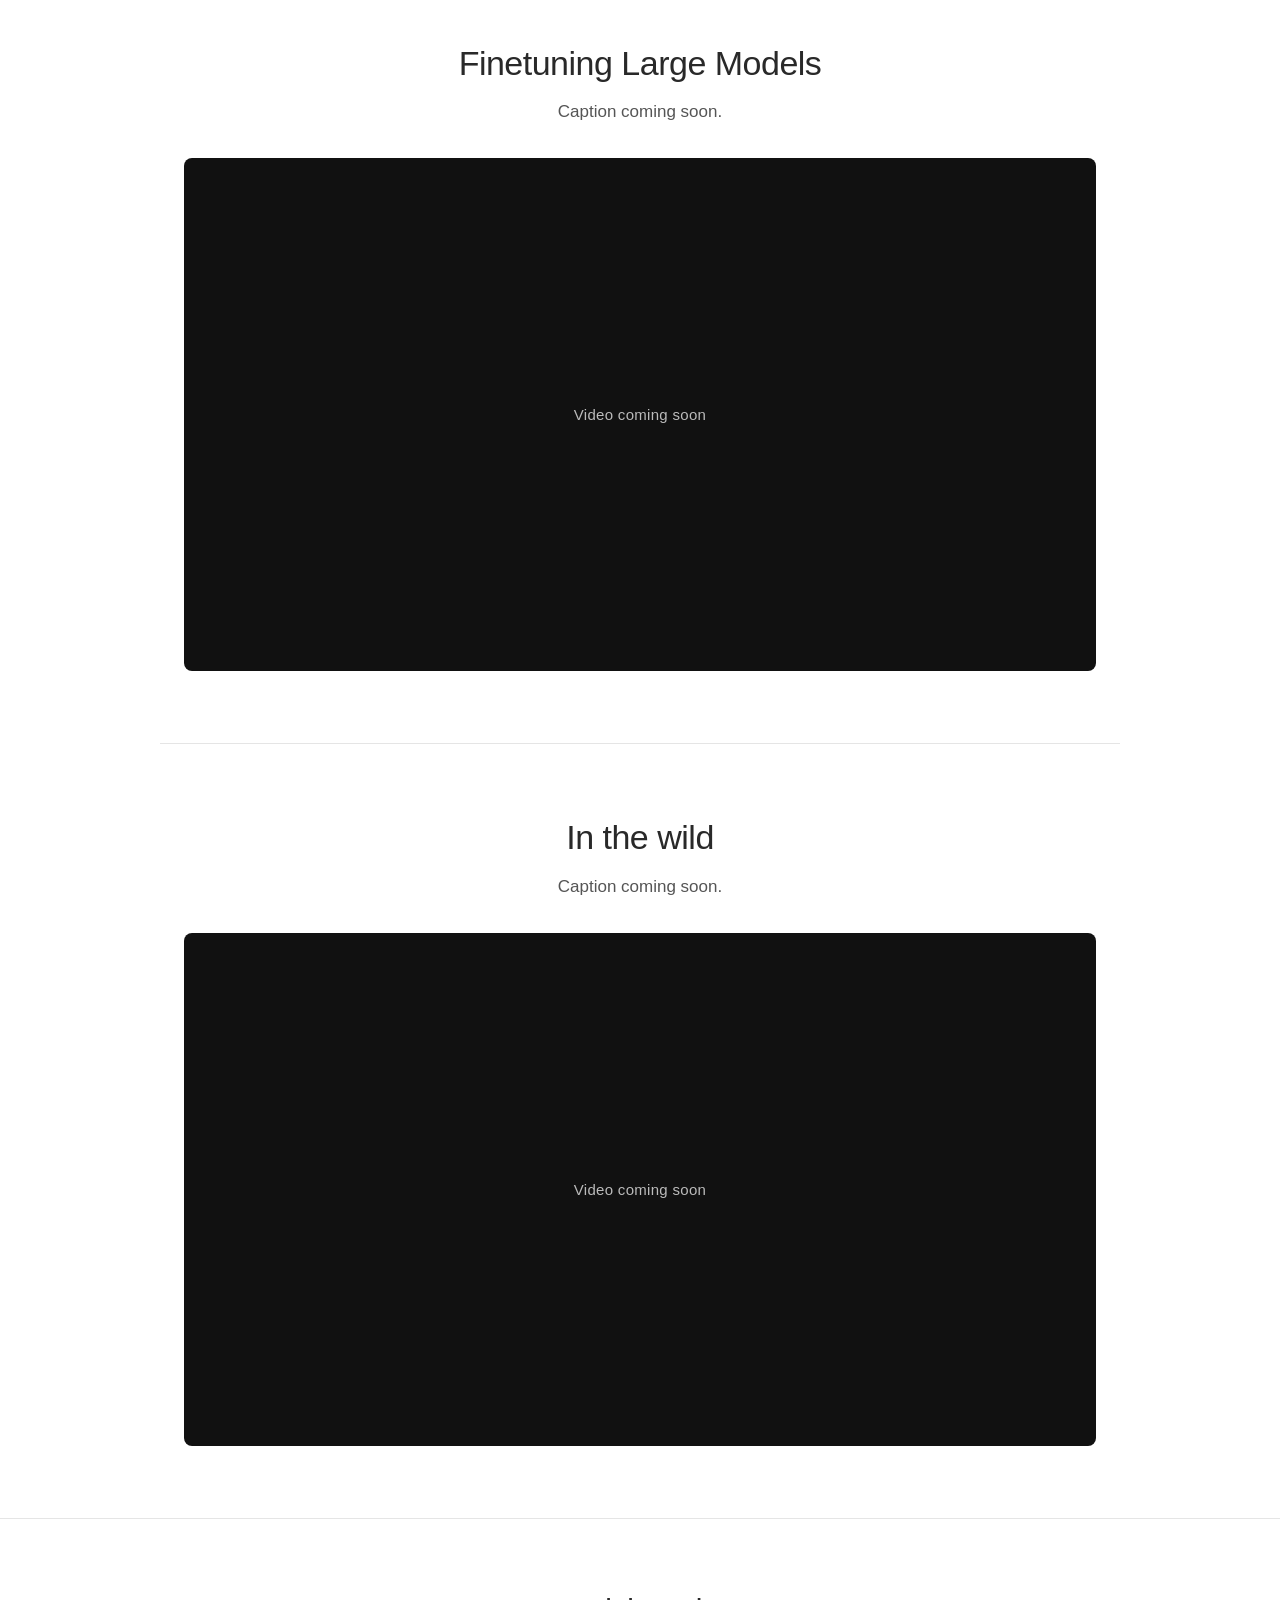
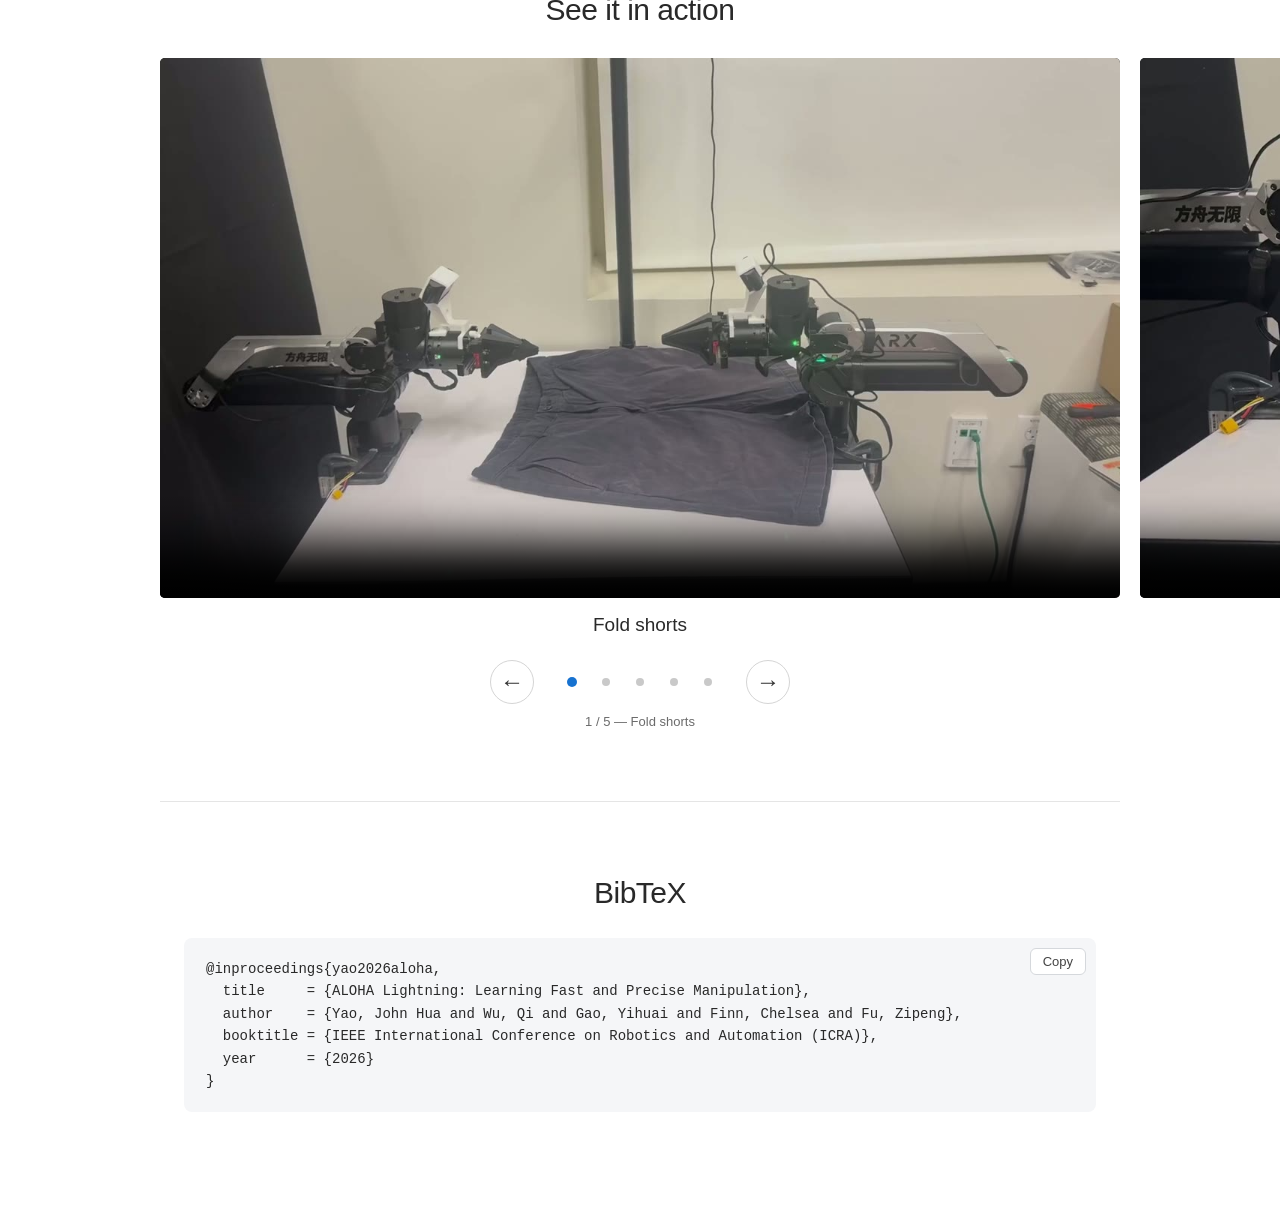
==== commit 8f9f723c: "Add SPAR project page and update ALOHA Lightning page Co-Authored-By: Claude Opus 5.5 <noreply@anthr" ====
--- a/aloha-lightning/index.html
+++ b/aloha-lightning/index.html
@@ -5,14 +5,30 @@
   <meta name="viewport" content="width=device-width, initial-scale=1">
   <meta name="description" content="ALOHA Lightning: Learning Fast and Precise Manipulation. A system for learning near-human-speed bimanual manipulation from demonstrations.">
   <title>ALOHA Lightning: Learning Fast and Precise Manipulation</title>
-  <link rel="stylesheet" href="style.css?v=4">
-  <script src="carousel.js" defer></script>
+  <link rel="stylesheet" href="style.css?v=9">
+  <script type="importmap">
+    {
+      "imports": {
+        "three": "https://cdn.jsdelivr.net/npm/three@0.160.0/build/three.module.js",
+        "three/addons/": "https://cdn.jsdelivr.net/npm/three@0.160.0/examples/jsm/"
+      }
+    }
+  </script>
+  <script src="carousel.js?v=2" defer></script>
+  <script src="sections.js" defer></script>
+  <script src="cad.js" type="module"></script>
 </head>
 <body>
   <header class="paper-header">
     <a class="home-link" href="/">Home</a>
     <h1>ALOHA Lightning: Learning Fast<br class="desktop-break"> and Precise Manipulation</h1>
-    <p class="authors"><span>John Hua Yao</span><span>Qi Wu</span><span>Yihuai Gao</span><span>Chelsea Finn</span><span>Zipeng Fu</span></p>
+    <p class="authors">
+      <a href="/">John Hua Yao</a>
+      <a href="https://scholar.google.com/citations?user=3wFmCXAAAAAJ&amp;hl=zh-CN">Qi Wu</a>
+      <a href="https://yihuai-gao.github.io/">Yihuai Gao</a>
+      <a href="https://ai.stanford.edu/~cbfinn/">Chelsea Finn</a>
+      <a href="https://zipengfu.github.io/">Zipeng Fu</a>
+    </p>
     <p class="affiliation">Stanford University</p>
     <div class="publication-links">
       <div class="paper-venue">
@@ -34,16 +50,192 @@
   </header>
 
   <main>
-    <section class="hero" aria-label="ALOHA Lightning overview video">
-      <video id="hero-video" autoplay muted loop playsinline controls preload="auto" poster="/static/images/aloha-lightning/three.jpg" aria-label="ALOHA Lightning overview">
-        <source src="/static/videos/aloha-lightning/three.mp4" type="video/mp4">
-        Your browser does not support embedded video. <a href="/static/videos/aloha-lightning/three.mp4">Download the overview video.</a>
-      </video>
+    <section class="hero hero-gif" aria-label="ALOHA Lightning overview video">
+      <img src="/static/images/aloha-lightning/toss-catch.gif?v=9" width="1080" height="608" alt="ALOHA Lightning tossing and catching a ball. No RL, 50 demonstrations, RGB input only.">
     </section>
 
     <section class="abstract" aria-labelledby="abstract-title">
       <h2 id="abstract-title">Abstract</h2>
       <p>Learning from human demonstrations has enabled robots to acquire a wide range of manipulation skills, but learned policies typically execute far slower than ordinary humans. This speed gap is mainly due to lack of an interface for collecting demonstration data at high speed, and the difficulty in training policies that can robustly execute high-speed motions. In this paper, we present ALOHA Lightning, a system for learning fast and precise robotic manipulation. Our system uses kinesthetic teaching to intuitively collect near-human-speed demonstrations on a backdrivable bimanual platform, yielding natural, fast, and joint-accurate trajectories. The core insight is that speed depends on the ability of the system to capture real-time data with high fidelity. We also present a learning pipeline that enables smooth high-speed execution through test-time action smoothing and aligns the visual data distribution between data collection and deployment with masking. Given 50 demonstrations for each task, ALOHA Lightning autonomously completes bimanual tasks such as ball tossing and catching, folding shorts, battery insertion, and bussing tables for over 80% success rates while close to human speed.</p>
+    </section>
+
+    <section class="feature" aria-labelledby="feedback-title">
+      <h2 id="feedback-title">High speed manipulation data, from direct feedback</h2>
+      <p class="caption">Caption coming soon.</p><!-- TODO: caption -->
+      <div class="media">
+        <video muted loop playsinline controls preload="metadata" aria-label="Collecting high speed demonstrations by direct kinesthetic teaching"><source src="/static/videos/aloha-lightning/feedback.mp4" type="video/mp4"></video>
+      </div>
+    </section>
+
+    <section class="feature" aria-labelledby="setup-title">
+      <h2 id="setup-title">Simple and practical setup</h2>
+      <p class="caption">Operators grip two handles on each end effector and backdrive the low-gear-ratio arms directly, while real-time gravity compensation makes the arms feel nearly weightless. There is no leader arm to build or calibrate. Drag either model to look around: the full platform on the left, with buttons to isolate each part, and a close-up of the scissor handles on the right.</p>
+      <div class="setup-grid">
+        <div class="cad-viewer" data-model="/static/models/aloha-lightning.glb">
+          <div class="segmented cad-layers" role="group" aria-label="Isolate components">
+            <button type="button" data-layer="full" aria-pressed="true">Full model</button>
+            <button type="button" data-layer="frame" aria-pressed="false">Frame</button>
+            <button type="button" data-layer="arms" aria-pressed="false">Arms &amp; handles</button>
+            <button type="button" data-layer="cameras" aria-pressed="false">Cameras</button>
+          </div>
+          <div class="cad-canvas" role="img" aria-label="Interactive 3D model of the ALOHA Lightning platform. Drag to rotate."></div>
+          <p class="cad-hint">Drag to rotate</p>
+        </div>
+        <div class="cad-viewer" data-model="/static/models/scissor-handles.glb" data-placeholder="handles">
+          <div class="cad-canvas" role="img" aria-label="Interactive 3D close-up of the scissor handles. Drag to rotate."></div>
+          <p class="cad-hint">Scissor handles · drag to rotate</p>
+        </div>
+      </div>
+    </section>
+
+    <section class="feature" aria-labelledby="precision-title">
+      <h2 id="precision-title">Recording precision at high speed</h2>
+      <p class="caption">Scrub through a demonstration to see how much happens in a fraction of a second.</p><!-- TODO: caption -->
+      <div class="scrubber" id="precision-timeline" data-duration="4">
+        <div class="media">
+          <video data-manual muted playsinline preload="auto" aria-label="High speed demonstration, controlled by the scrubber below"><source src="/static/videos/aloha-lightning/precision.mp4" type="video/mp4"></video>
+        </div>
+        <div class="scrub-bar">
+          <button class="scrub-play" type="button" aria-label="Play">
+            <svg class="icon-play" viewBox="0 0 24 24" width="18" height="18" aria-hidden="true"><path d="M7 4.5v15l12-7.5z" fill="currentColor"/></svg>
+            <svg class="icon-pause" viewBox="0 0 24 24" width="18" height="18" aria-hidden="true"><path d="M6 4h4v16H6zM14 4h4v16h-4z" fill="currentColor"/></svg>
+          </button>
+          <input class="scrub-range" type="range" min="0" max="1000" step="1" value="0" aria-label="Seek video">
+          <output class="scrub-time">0.00 s</output>
+          <div class="segmented scrub-speed" role="group" aria-label="Playback speed">
+            <button type="button" data-rate="1" aria-pressed="true">1×</button>
+            <button type="button" data-rate="0.5" aria-pressed="false">½×</button>
+            <button type="button" data-rate="0.25" aria-pressed="false">¼×</button>
+          </div>
+        </div>
+        <div class="graph-grid">
+          <figure class="graph" data-src="/static/data/aloha-lightning/graph-1.json" data-timeline="precision-timeline" data-placeholder="velocity">
+            <figcaption class="graph-title">Graph 1</figcaption><!-- TODO: graph title -->
+            <svg class="graph-plot" viewBox="0 0 460 260" role="img" aria-label="Graph 1. Drag to pan, scroll to zoom, click to jump the video."></svg>
+            <div class="graph-footer">
+              <p class="graph-readout" aria-live="polite"></p>
+              <button class="graph-reset" type="button" hidden>Reset zoom</button>
+            </div>
+          </figure>
+          <figure class="graph" data-src="/static/data/aloha-lightning/graph-2.json" data-timeline="precision-timeline" data-placeholder="error">
+            <figcaption class="graph-title">Graph 2</figcaption><!-- TODO: graph title -->
+            <svg class="graph-plot" viewBox="0 0 460 260" role="img" aria-label="Graph 2. Drag to pan, scroll to zoom, click to jump the video."></svg>
+            <div class="graph-footer">
+              <p class="graph-readout" aria-live="polite"></p>
+              <button class="graph-reset" type="button" hidden>Reset zoom</button>
+            </div>
+          </figure>
+        </div>
+        <p class="graph-hint">Both graphs follow the video. Scroll over a graph to zoom, drag to pan, click to jump to that moment, and double-click to reset.</p>
+      </div>
+      <div class="precision-row">
+        <figure class="media still">
+          <img src="/static/images/aloha-lightning/precision.jpg" alt=""><!-- TODO: image and alt text -->
+        </figure>
+        <div class="media">
+          <video muted loop playsinline controls preload="metadata" aria-label="High speed recording"><source src="/static/videos/aloha-lightning/precision-2.mp4" type="video/mp4"></video>
+        </div>
+      </div>
+    </section>
+
+    <section class="feature" aria-labelledby="masking-title">
+      <h2 id="masking-title">Masking</h2>
+      <p class="caption">During data collection, the operator's hands and arms are in view of the cameras; at deployment the robot is alone. Using forward kinematics and the calibrated transform between the arms, we compute where the handles appear in every camera and mask those regions in real time, both in training and at deployment, so the policy sees the same visual distribution in both.</p>
+      <div class="view-switch">
+        <div class="segmented" role="group" aria-label="Camera view">
+          <button type="button" aria-pressed="true">Top</button>
+          <button type="button" aria-pressed="false">Left wrist</button>
+          <button type="button" aria-pressed="false">Right wrist</button>
+        </div>
+        <div class="media stack">
+          <video class="active" muted loop playsinline controls preload="auto" aria-label="Masking, top camera"><source src="/static/videos/aloha-lightning/mask-top.mp4" type="video/mp4"></video>
+          <video muted loop playsinline controls preload="auto" aria-label="Masking, left wrist camera"><source src="/static/videos/aloha-lightning/mask-left.mp4" type="video/mp4"></video>
+          <video muted loop playsinline controls preload="auto" aria-label="Masking, right wrist camera"><source src="/static/videos/aloha-lightning/mask-right.mp4" type="video/mp4"></video>
+        </div>
+      </div>
+    </section>
+
+    <section class="feature" aria-labelledby="smoothing-title">
+      <h2 id="smoothing-title">Smoothing</h2>
+      <p class="caption">At high speed, the jumps between consecutive action chunks become large enough to destabilize the robot. Each new chunk is predicted <var>H</var> steps before the previous one runs out, and over that overlap we blend the two with a sigmoid weight. Drag the numbers in the equation to change the blending horizon <var>H</var> and the time scale <var>σ</var>, which sets how steep the sigmoid is, or flip to temporal ensembling to compare.</p>
+
+      <div class="smoothing-demo">
+        <div class="method-toggle">
+          <div class="segmented" role="group" aria-label="Smoothing method">
+            <button type="button" data-panel="ours" aria-pressed="true">Test-time smoothing (ours)</button>
+            <button type="button" data-panel="te" aria-pressed="false">Temporal ensembling</button>
+          </div>
+        </div>
+        <div class="method-panel" data-panel="ours">
+        <p class="equation" aria-label="Sigmoid blending weight">
+          <span class="eq-line"><var>w</var>(<var>t′</var>) = sigmoid<span class="paren">(</span>
+            <span class="frac"><span class="frac-top">(<var>t′</var> − (<var>t</var> + <var>T</var> − <span class="num" data-param="H" role="slider" tabindex="0" aria-label="Blending horizon H">8</span>)) − <span class="num" data-param="H" aria-hidden="true">8</span>/2</span><span class="frac-bottom"><span class="num" data-param="sigma" role="slider" tabindex="0" aria-label="Sigmoid time scale sigma">1.5</span></span></span>
+            <span class="paren">)</span></span>
+          <span class="eq-line"><var>a<sub>t′</sub></var> = (1 − <var>w</var>(<var>t′</var>)) · <var>q̂</var><sup>1</sup><sub><var>t′</var>+1</sub> + <var>w</var>(<var>t′</var>) · <var>q̂</var><sup>2</sup><sub><var>t′</var>+1</sub></span>
+        </p>
+        <svg class="smoothing-plot" viewBox="0 0 720 360" role="img" aria-label="Two overlapping action chunks and the blended command"></svg>
+        <div class="smoothing-controls">
+          <label><span>Blending horizon <var>H</var></span><input type="range" data-param="H" min="2" max="16" step="1" value="8"></label>
+          <label><span>Time scale <var>σ</var> <small>(smaller is steeper)</small></span><input type="range" data-param="sigma" min="0.25" max="5" step="0.25" value="1.5"></label>
+        </div>
+        <ul class="plot-legend">
+          <li><span class="swatch chunk1"></span>Chunk 1, <var>q̂</var><sup>1</sup></li>
+          <li><span class="swatch chunk2"></span>Chunk 2, <var>q̂</var><sup>2</sup></li>
+          <li><span class="swatch blended"></span>Commanded action <var>a</var></li>
+          <li><span class="swatch raw"></span>No smoothing</li>
+        </ul>
+        <p class="smoothing-stat" aria-live="polite"></p>
+        </div>
+        <div class="method-panel" data-panel="te" hidden>
+          <p class="equation" aria-label="Temporal ensembling">
+            <span class="eq-line"><var>a<sub>t</sub></var> = <span class="frac"><span class="frac-top">∑<sub><var>i</var></sub> <var>w<sub>i</sub></var> · <var>â</var><sup>(<var>i</var>)</sup><sub><var>t</var></sub></span><span class="frac-bottom">∑<sub><var>i</var></sub> <var>w<sub>i</sub></var></span></span>, &nbsp; <var>w<sub>i</sub></var> = exp(−<var>m</var> · <var>i</var>)</span>
+          </p>
+          <svg class="te-plot" viewBox="0 0 720 300" role="img" aria-label="Temporal ensembling: every chunk that covers the current timestep contributes a prediction, and the action is their weighted average"></svg>
+          <ul class="plot-legend">
+            <li><span class="swatch te-chunk"></span>Chunks predicted at earlier timesteps</li>
+            <li><span class="dot-swatch"></span>Each chunk's prediction for <var>t</var> (size = weight)</li>
+            <li><span class="dot-swatch result"></span>Executed action <var>a<sub>t</sub></var></li>
+          </ul>
+          <p class="te-explain">Temporal ensembling (from ACT) queries the policy at every timestep, so every action is covered by many overlapping chunks. The executed action <var>a<sub>t</sub></var> is a weighted average of all of their predictions for timestep <var>t</var>, where <var>â</var><sup>(<var>i</var>)</sup><sub><var>t</var></sub> is the <var>i</var>-th prediction, counting from the oldest, and <var>m</var> sets how quickly newer predictions are folded in. The result is smooth, but older predictions keep pulling on every action, and in our experiments policies with temporal ensembling executed at roughly half the speed. Our method only blends across the short overlap between two consecutive chunks.</p>
+        </div>
+      </div>
+
+      <div class="view-switch">
+        <div class="segmented" role="group" aria-label="Smoothing method">
+          <button type="button" aria-pressed="true">Test-time smoothing</button>
+          <button type="button" aria-pressed="false">No smoothing</button>
+          <button type="button" aria-pressed="false">Temporal ensembling</button>
+        </div>
+        <div class="media stack">
+          <video class="active" muted loop playsinline controls preload="auto" aria-label="Rollout with test-time smoothing"><source src="/static/videos/aloha-lightning/smoothing-ours.mp4" type="video/mp4"></video>
+          <video muted loop playsinline controls preload="auto" aria-label="Rollout with no smoothing"><source src="/static/videos/aloha-lightning/smoothing-none.mp4" type="video/mp4"></video>
+          <video muted loop playsinline controls preload="auto" aria-label="Rollout with temporal ensembling"><source src="/static/videos/aloha-lightning/smoothing-te.mp4" type="video/mp4"></video>
+        </div>
+      </div>
+    </section>
+
+    <section class="feature" aria-labelledby="extra-smoothing-title">
+      <h2 id="extra-smoothing-title">Extra Smoothing Methods</h2>
+      <p class="caption">Caption coming soon.</p><!-- TODO: caption -->
+      <div class="media">
+        <video muted loop playsinline controls preload="metadata" aria-label="Extra smoothing methods"><source src="/static/videos/aloha-lightning/extra-smoothing.mp4" type="video/mp4"></video>
+      </div>
+    </section>
+
+    <section class="feature" aria-labelledby="finetuning-title">
+      <h2 id="finetuning-title">Finetuning Large Models</h2>
+      <p class="caption">Caption coming soon.</p><!-- TODO: caption -->
+      <div class="media">
+        <video muted loop playsinline controls preload="metadata" aria-label="Finetuning large models"><source src="/static/videos/aloha-lightning/finetuning.mp4" type="video/mp4"></video>
+      </div>
+    </section>
+
+    <section class="feature" aria-labelledby="wild-title">
+      <h2 id="wild-title">In the wild</h2>
+      <p class="caption">Caption coming soon.</p><!-- TODO: caption -->
+      <div class="media">
+        <video muted loop playsinline controls preload="metadata" aria-label="ALOHA Lightning in the wild"><source src="/static/videos/aloha-lightning/in-the-wild.mp4" type="video/mp4"></video>
+      </div>
     </section>
 
     <section class="demonstrations" aria-labelledby="demonstrations-title">
@@ -86,6 +278,18 @@
       </div>
     </section>
 
+    <section class="citation" aria-labelledby="citation-title">
+      <h2 id="citation-title">BibTeX</h2>
+      <div class="bibtex">
+        <button class="copy-bibtex" type="button">Copy</button>
+<pre><code>@inproceedings{yao2026aloha,
+  title     = {ALOHA Lightning: Learning Fast and Precise Manipulation},
+  author    = {Yao, John Hua and Wu, Qi and Gao, Yihuai and Finn, Chelsea and Fu, Zipeng},
+  booktitle = {IEEE International Conference on Robotics and Automation (ICRA)},
+  year      = {2026}
+}</code></pre>
+      </div>
+    </section>
   </main>
 </body>
 </html>
--- a/aloha-lightning/style.css
+++ b/aloha-lightning/style.css
@@ -28,19 +28,23 @@
   letter-spacing: -1.3px;
 }
 .authors { display: flex; flex-wrap: wrap; justify-content: center; gap: 8px 25px; margin: 0; font-size: 20px; line-height: 1.5; }
-.authors span { white-space: nowrap; }
+.authors a { white-space: nowrap; }
 .affiliation { margin: 12px 0 22px; font-size: 18px; }
+.submission-status { margin: 12px 0 22px; font-size: 18px; color: #6b6b6b; }
 .publication-links { display: flex; flex-wrap: wrap; align-items: center; justify-content: center; gap: 16px 22px; font-size: 18px; }
 .paper-venue { display: flex; flex-basis: 100%; align-items: center; justify-content: center; gap: 22px; }
 .paper-link, .resource-link { display: inline-flex; align-items: center; gap: 8px; white-space: nowrap; }
 .resource-link[aria-disabled="true"] { cursor: default; text-decoration: none; }
 .coming-soon { color: #6b6b6b; font-size: 0.8em; }
 .venue { padding-left: 22px; border-left: 1px solid #d9d9d9; }
-.hero { width: min(1440px, calc(100% - 48px)); margin: 0 auto; }
+.hero { width: min(600px, calc(100% - 48px)); margin: 0 auto; }
+.submission-video { margin-bottom: 64px; }
 video { display: block; width: 100%; aspect-ratio: 16 / 9; object-fit: contain; background: #111; }
 .hero video { border-radius: 5px; }
+.hero-gif { width: min(900px, calc(100% - 48px)); }
+.hero img { display: block; width: 100%; height: auto; border-radius: 8px; }
 h2 { margin: 0 0 26px; text-align: center; font-size: 30px; line-height: 1.25; font-weight: 500; letter-spacing: -0.5px; }
-.demonstrations { margin: 56px auto 0; max-width: 1280px; }
+.demonstrations { margin: 0 auto; padding-top: 72px; max-width: 1280px; border-top: 1px solid #e5e5e5; }
 .carousel-track {
   display: flex;
   gap: 20px;
@@ -65,22 +69,178 @@
 .dots button::after { content: ""; width: 8px; height: 8px; border-radius: 50%; background: #c9c9c9; }
 .dots button[aria-current="true"]::after { background: #1772d0; transform: scale(1.25); }
 .slide-status { text-align: center; color: #6b6b6b; font-size: 13px; margin: 10px 0 0; }
-.abstract { max-width: 900px; margin: 58px auto 88px; padding: 38px 24px 0; border-top: 1px solid #e5e5e5; }
+.abstract { max-width: 900px; margin: 58px auto 0; padding: 38px 24px 0; border-top: 1px solid #e5e5e5; }
 .abstract p { margin: 0; font-size: 18px; line-height: 1.7; text-align: justify; }
 
-@media (min-width: 1600px) { .hero { width: min(1600px, calc(100% - 96px)); } }
+/* Feature sections: large title, caption beneath, then an interactive component. */
+.feature { max-width: 960px; margin: 0 auto; padding: 72px 24px; border-top: 1px solid #e5e5e5; }
+.abstract + .feature { margin-top: 72px; }
+.feature h2 { margin-bottom: 14px; font-size: 34px; }
+.caption { max-width: 760px; margin: 0 auto 32px; color: #555; font-size: 17px; line-height: 1.65; text-align: center; }
+.media { position: relative; border-radius: 8px; overflow: hidden; background: #111; }
+.media video { border-radius: 0; }
+.media.missing::after {
+  content: attr(data-missing);
+  position: absolute; inset: 0; display: grid; place-items: center;
+  color: #bbb; font-size: 15px; letter-spacing: 0.3px; pointer-events: none;
+}
+.media.missing video, .media.missing video.active, .media.missing img { opacity: 0; }
+.media.still { margin: 0; }
+.media.still img { display: block; width: 100%; height: 100%; object-fit: cover; }
+.media.still.missing { aspect-ratio: 16 / 9; }
+
+.segmented { display: inline-flex; flex-wrap: wrap; gap: 4px; padding: 4px; border-radius: 999px; background: #f0f2f5; }
+.segmented button { border: 0; border-radius: 999px; padding: 7px 15px; background: transparent; color: #444; font-size: 14px; cursor: pointer; white-space: nowrap; }
+.segmented button:hover { color: #111; }
+.segmented button[aria-pressed="true"] { background: #fff; color: #1772d0; font-weight: 600; box-shadow: 0 1px 3px rgba(0, 0, 0, 0.14); }
+
+/* Setup: CAD viewer beside a short video. */
+.setup-grid { display: grid; grid-template-columns: minmax(0, 3fr) minmax(0, 2fr); gap: 20px; align-items: stretch; }
+.cad-viewer { position: relative; min-height: 420px; border: 1px solid #e3e6ea; border-radius: 8px; background: linear-gradient(#fbfcfd, #eef1f4); overflow: hidden; }
+.cad-layers { position: absolute; top: 12px; left: 50%; transform: translateX(-50%); z-index: 1; justify-content: center; width: max-content; max-width: calc(100% - 24px); background: rgba(240, 242, 245, 0.92); }
+.cad-canvas { position: absolute; inset: 0; cursor: grab; }
+.cad-canvas:active { cursor: grabbing; }
+.cad-canvas canvas { display: block; width: 100%; height: 100%; }
+.cad-hint { position: absolute; bottom: 10px; left: 0; right: 0; margin: 0; text-align: center; color: #888; font-size: 13px; pointer-events: none; }
+
+/* Scrubber */
+.scrub-bar { display: flex; align-items: center; gap: 14px; margin-top: 14px; }
+.scrub-play { flex: none; display: grid; place-items: center; width: 40px; height: 40px; border: 0; border-radius: 50%; background: #1772d0; color: #fff; cursor: pointer; }
+.scrub-play:hover { background: #125ead; }
+.scrub-play .icon-pause, .scrub-play.playing .icon-play { display: none; }
+.scrub-play.playing .icon-pause { display: block; }
+.scrub-range { flex: 1; min-width: 0; height: 28px; margin: 0; background: transparent; appearance: none; -webkit-appearance: none; cursor: pointer; --progress: 0%; }
+.scrub-range::-webkit-slider-runnable-track { height: 6px; border-radius: 3px; background: linear-gradient(to right, #1772d0 var(--progress), #dde1e6 var(--progress)); }
+.scrub-range::-moz-range-track { height: 6px; border-radius: 3px; background: #dde1e6; }
+.scrub-range::-moz-range-progress { height: 6px; border-radius: 3px; background: #1772d0; }
+.scrub-range::-webkit-slider-thumb { -webkit-appearance: none; width: 18px; height: 18px; margin-top: -6px; border: 3px solid #1772d0; border-radius: 50%; background: #fff; box-shadow: 0 1px 4px rgba(0, 0, 0, 0.25); }
+.scrub-range::-moz-range-thumb { width: 12px; height: 12px; border: 3px solid #1772d0; border-radius: 50%; background: #fff; box-shadow: 0 1px 4px rgba(0, 0, 0, 0.25); }
+.scrub-time { flex: none; min-width: 92px; color: #555; font-size: 14px; font-variant-numeric: tabular-nums; text-align: right; }
+
+/* Graphs linked to the scrubber */
+.graph-grid { display: grid; grid-template-columns: 1fr 1fr; gap: 20px; margin-top: 24px; }
+.graph { margin: 0; padding: 14px 14px 10px; border: 1px solid #e3e6ea; border-radius: 8px; }
+.graph-title { margin: 0 0 6px; font-size: 15px; font-weight: 600; color: #333; text-align: left; }
+.graph-plot { display: block; width: 100%; height: auto; cursor: crosshair; touch-action: pan-y; user-select: none; font-family: Arial, Helvetica, sans-serif; }
+.graph-plot.panning { cursor: grabbing; }
+.graph-plot .grid { stroke: #eef0f3; }
+.graph-plot .axis { stroke: #bbb; }
+.graph-plot .tick { fill: #888; font-size: 11px; }
+.graph-plot .axis-label { fill: #666; font-size: 12px; }
+.graph-plot .placeholder-note { fill: #aaa; font-size: 11px; font-style: italic; }
+.graph-plot .series { fill: none; stroke-width: 1.8; }
+.graph-plot .playhead { stroke: #222; stroke-width: 1.5; }
+.graph-plot .playhead-dot { stroke: #fff; stroke-width: 1.5; }
+.graph-plot .hover { stroke: #999; stroke-dasharray: 3 3; }
+.graph-plot .hover-dot { stroke: #fff; stroke-width: 1; opacity: 0.7; }
+.graph-footer { display: flex; align-items: center; justify-content: space-between; gap: 12px; min-height: 28px; }
+.graph-readout { display: flex; flex-wrap: wrap; gap: 4px 14px; margin: 0; color: #555; font-size: 13px; font-variant-numeric: tabular-nums; }
+.graph-readout span { display: inline-flex; align-items: center; gap: 5px; }
+.graph-readout i { display: inline-block; width: 8px; height: 8px; border-radius: 50%; }
+.graph-reset { flex: none; padding: 4px 10px; border: 1px solid #d5d8dc; border-radius: 6px; background: #fff; color: #444; font-size: 12px; cursor: pointer; }
+.graph-hint { margin: 10px 0 0; text-align: center; color: #888; font-size: 13px; }
+.precision-row { display: grid; grid-template-columns: 1fr 1fr; gap: 20px; margin-top: 32px; align-items: start; }
+
+/* Synced multi-view video: all play together, one is shown. */
+.view-switch { display: flex; flex-direction: column; align-items: center; gap: 14px; }
+.view-switch .media { width: 100%; }
+.stack video { position: absolute; inset: 0; opacity: 0; pointer-events: none; }
+.stack video.active { position: relative; opacity: 1; pointer-events: auto; }
+
+/* Smoothing demo */
+.smoothing-demo { margin: 0 auto 48px; padding: 24px; border: 1px solid #e3e6ea; border-radius: 8px; }
+.equation { margin: 0 0 18px; text-align: center; line-height: 1.6; font-family: "Times New Roman", Times, serif; font-size: 21px; }
+.eq-line { display: block; margin: 6px 0; }
+.paren { font-size: 2.2em; font-weight: 300; line-height: 1; vertical-align: middle; }
+.frac { display: inline-flex; flex-direction: column; align-items: center; vertical-align: middle; margin: 0 2px; }
+.frac-top { padding: 0 4px 3px; border-bottom: 1px solid currentColor; }
+.frac-bottom { padding-top: 3px; }
+.num { display: inline-block; min-width: 1.6em; padding: 0 5px; border-radius: 4px; text-align: center; font-family: Arial, Helvetica, sans-serif; font-size: 0.8em; font-weight: 600; cursor: ew-resize; user-select: none; touch-action: none; }
+.num[data-param="H"] { color: #b1500b; background: #fdebd9; border-bottom: 2px dashed #e07b1a; }
+.num[data-param="sigma"] { color: #6d2fb3; background: #efe4fb; border-bottom: 2px dashed #8b4fd4; }
+.num:hover, .num.dragging { filter: brightness(0.95); }
+.smoothing-plot { display: block; width: 100%; height: auto; font-family: Arial, Helvetica, sans-serif; }
+.smoothing-plot .axis { stroke: #bbb; stroke-width: 1; }
+.smoothing-plot .tick { fill: #888; font-size: 12px; }
+.smoothing-plot .overlap { fill: #f6f0e6; }
+.smoothing-plot .chunk1 { stroke: #1772d0; }
+.smoothing-plot .chunk2 { stroke: #e07b1a; }
+.smoothing-plot .chunk1, .smoothing-plot .chunk2 { fill: none; stroke-width: 2; stroke-opacity: 0.55; }
+.smoothing-plot .raw { fill: none; stroke: #999; stroke-width: 1.5; stroke-dasharray: 4 4; }
+.smoothing-plot .blended { fill: none; stroke: #222; stroke-width: 2.5; }
+.smoothing-plot .dot { fill: #222; }
+.smoothing-plot .weight { fill: none; stroke: #8b4fd4; stroke-width: 2; }
+.smoothing-plot .weight-faint { fill: none; stroke: #8b4fd4; stroke-width: 1; stroke-opacity: 0.25; }
+.smoothing-plot .label { fill: #666; font-size: 13px; }
+.smoothing-controls { display: grid; grid-template-columns: 1fr 1fr; gap: 12px 32px; margin-top: 14px; }
+.smoothing-controls label { display: flex; flex-direction: column; gap: 6px; font-size: 14px; color: #444; }
+.smoothing-controls small { color: #888; }
+.smoothing-controls input[data-param="H"] { accent-color: #e07b1a; }
+.smoothing-controls input[data-param="sigma"] { accent-color: #8b4fd4; }
+.plot-legend { display: flex; flex-wrap: wrap; justify-content: center; gap: 6px 22px; margin: 16px 0 0; padding: 0; list-style: none; font-size: 14px; color: #444; }
+.plot-legend li { display: inline-flex; align-items: center; gap: 7px; }
+.swatch { display: inline-block; width: 22px; height: 0; border-top: 2.5px solid; }
+.swatch.chunk1 { border-color: rgba(23, 114, 208, 0.6); }
+.swatch.chunk2 { border-color: rgba(224, 123, 26, 0.6); }
+.swatch.blended { border-color: #222; }
+.swatch.raw { border-top: 2px dashed #999; }
+.method-toggle { display: flex; justify-content: center; margin-bottom: 20px; }
+.method-panel { animation: panel-in 0.25s ease; }
+@keyframes panel-in { from { opacity: 0; transform: translateY(4px); } }
+@media (prefers-reduced-motion: reduce) { .method-panel { animation: none; } }
+.te-plot { display: block; width: 100%; height: auto; font-family: Arial, Helvetica, sans-serif; }
+.te-plot .axis { stroke: #bbb; }
+.te-plot .tick { fill: #888; font-size: 12px; }
+.te-plot .label { fill: #666; font-size: 13px; paint-order: stroke; stroke: #fff; stroke-width: 4px; stroke-linejoin: round; }
+.te-plot .label.strong { fill: #222; font-weight: 600; }
+.te-plot .te-now { stroke: #bbb; stroke-dasharray: 4 4; }
+.te-plot .te-chunk { fill: none; stroke: #1772d0; stroke-width: 1.5; }
+.te-plot .te-executed { fill: none; stroke: #222; stroke-width: 2.5; }
+.te-plot .te-dot { fill: #e07b1a; fill-opacity: 0.8; stroke: #fff; stroke-width: 1; }
+.te-plot .te-result { fill: #222; stroke: #fff; stroke-width: 2; }
+.swatch.te-chunk { border-color: rgba(23, 114, 208, 0.6); }
+.dot-swatch { display: inline-block; width: 10px; height: 10px; border-radius: 50%; background: #e07b1a; }
+.dot-swatch.result { background: #222; }
+.te-explain { max-width: 720px; margin: 16px auto 0; color: #555; font-size: 15px; line-height: 1.65; }
+.smoothing-stat { margin: 10px 0 0; text-align: center; color: #666; font-size: 14px; }
+
+/* Citation */
+.citation { max-width: 960px; margin: 0 auto; padding: 72px 24px 96px; border-top: 1px solid #e5e5e5; }
+.demonstrations + .citation { margin-top: 72px; }
+.bibtex { position: relative; }
+.bibtex pre { margin: 0; padding: 20px 22px; overflow-x: auto; border-radius: 8px; background: #f5f6f8; font-size: 14px; line-height: 1.6; }
+.copy-bibtex { position: absolute; top: 10px; right: 10px; padding: 5px 12px; border: 1px solid #d5d8dc; border-radius: 6px; background: #fff; color: #444; font-size: 13px; cursor: pointer; }
+.copy-bibtex:hover { border-color: #888; }
+
+@media (max-width: 760px) {
+  .setup-grid { grid-template-columns: 1fr; }
+  .cad-viewer { min-height: 380px; }
+  .graph-grid, .precision-row { grid-template-columns: 1fr; }
+}
+
 @media (max-width: 640px) {
   .paper-header { padding: 20px 20px 28px; }
   .home-link { margin-bottom: 24px; }
   h1 { letter-spacing: -0.7px; }
   .desktop-break { display: none; }
   .authors { font-size: 17px; gap: 6px 16px; }
-  .affiliation, .publication-links { font-size: 16px; }
-  .hero { width: calc(100% - 24px); }
+  .affiliation, .submission-status, .publication-links { font-size: 16px; }
+  .hero { width: calc(100% - 40px); }
   .demonstrations { margin-top: 36px; }
   h2 { font-size: 26px; margin-bottom: 20px; }
   .carousel-track { padding-inline: 7%; gap: 12px; }
   .carousel-controls { gap: 14px; }
-  .abstract { margin: 38px 20px 56px; padding: 30px 0 0; }
+  .abstract { margin: 38px 20px 0; padding: 30px 0 0; }
+  .feature, .citation { padding: 48px 16px; }
+  .abstract + .feature, .demonstrations + .citation { margin-top: 48px; }
+  .demonstrations { padding-top: 48px; }
+  .feature h2 { font-size: 26px; }
+  .caption { font-size: 16px; text-align: left; }
+  .smoothing-demo { padding: 16px 12px; }
+  .smoothing-controls { grid-template-columns: 1fr; }
+  .equation { font-size: 17px; }
+  .scrub-bar { flex-wrap: wrap; gap: 10px; }
+  .scrub-range { flex-basis: calc(100% - 160px); }
+  .scrub-speed { margin-left: auto; }
   .abstract p { font-size: 16px; text-align: left; }
 }
